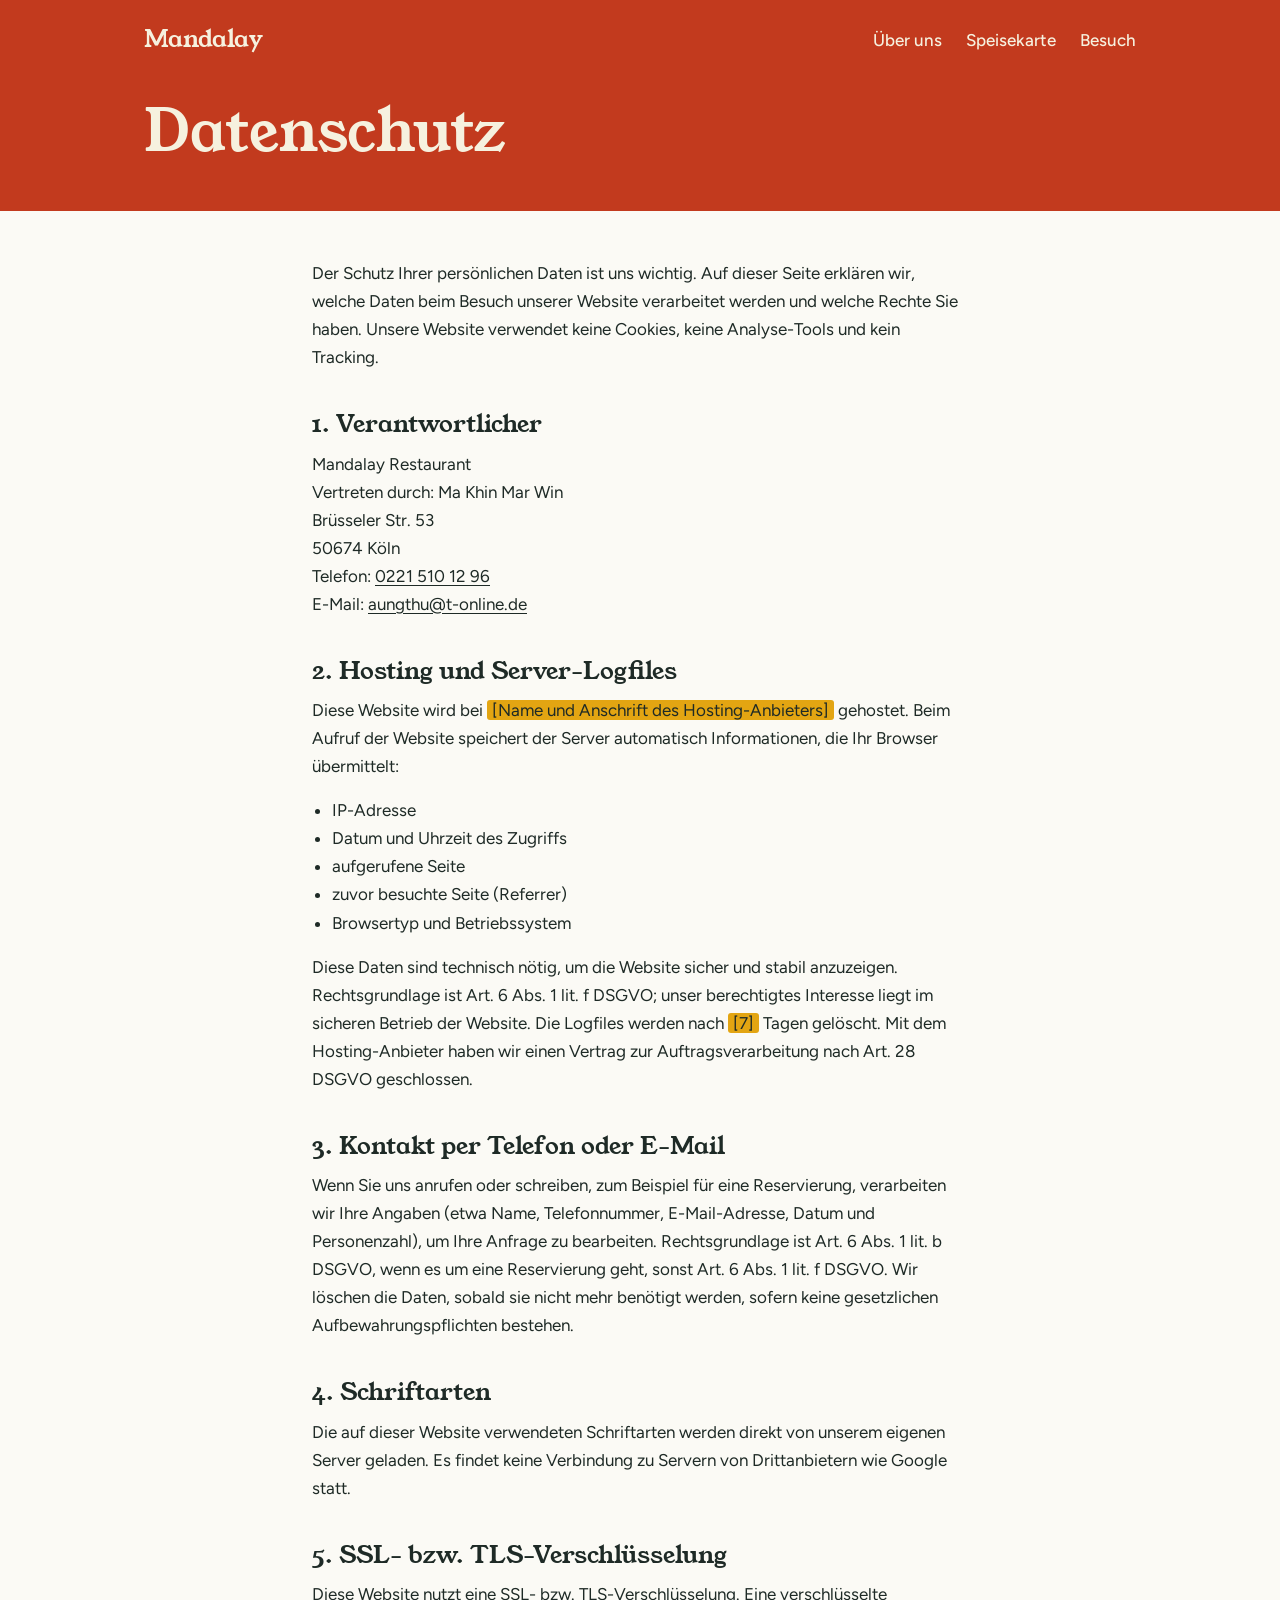
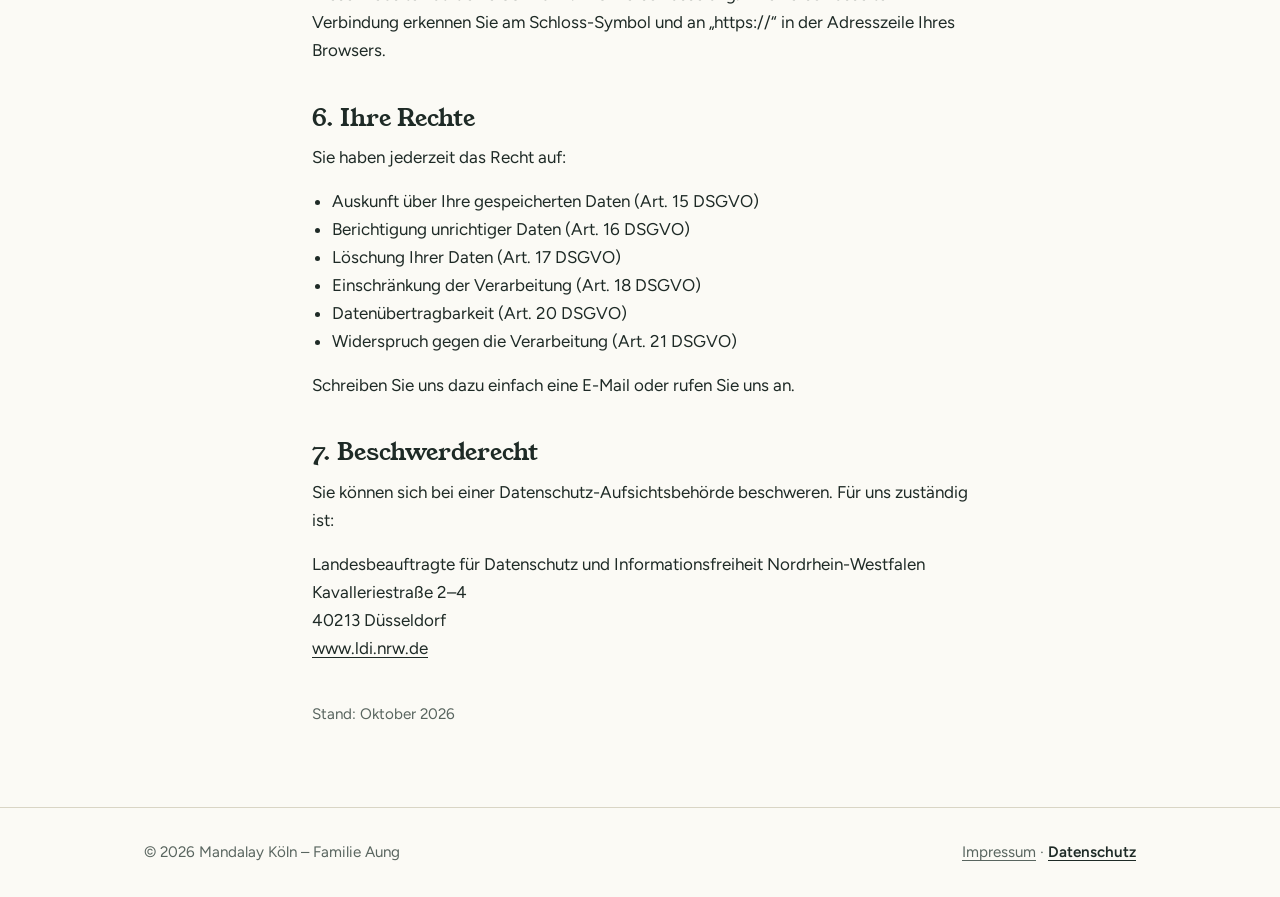
==== datenschutz.html @ 41a98812 "Add legal pages, self-hosted fonts, real contact details and hero prototypes - Impressum and Datensc" ====
<!DOCTYPE html>
<html lang="de">
<head>
  <meta charset="utf-8">
  <meta name="viewport" content="width=device-width, initial-scale=1, viewport-fit=cover">
  <title>Datenschutz – Mandalay Köln</title>
  <meta name="description" content="Datenschutzerklärung von Mandalay – Burmesische Küche in Köln.">

  <link rel="preload" href="assets/fonts/young-serif-latin.woff2" as="font" type="font/woff2" crossorigin>
  <link rel="preload" href="assets/fonts/figtree-latin.woff2" as="font" type="font/woff2" crossorigin>
  <link rel="stylesheet" href="css/styles.css">
</head>
<body>

<!--
  TODO before going live:
  - Keep owner name, address, phone, email identical to impressum.html.
  - Hosting provider: name + address, and how long it keeps server logs.
    Sign a data processing agreement (AV-Vertrag) with the host.
  - If anything new is added (maps, reservation tool, analytics, embeds),
    this page must be updated first.
  - Remove every <span class="todo"> once filled in.
-->

<header class="hero compact">
  <div class="wrap">
    <nav aria-label="Hauptnavigation">
      <a class="logo" href="index.html">Mandalay</a>
      <button class="burger" type="button" aria-label="Menü öffnen" aria-expanded="false" aria-controls="menu"><span></span><span></span><span></span></button>
      <ul id="menu">
        <li><a href="index.html#uns">Über uns</a></li>
        <li><a href="index.html#karte">Speisekarte</a></li>
        <li><a href="index.html#besuch">Besuch</a></li>
      </ul>
    </nav>
    <h1>Datenschutz</h1>
  </div>
</header>

<main>
  <div class="wrap legal">
    <p>Der Schutz Ihrer persönlichen Daten ist uns wichtig. Auf dieser Seite erklären wir, welche Daten beim Besuch unserer Website verarbeitet werden und welche Rechte Sie haben. Unsere Website verwendet keine Cookies, keine Analyse-Tools und kein Tracking.</p>

    <h2>1. Verantwortlicher</h2>
    <p>
      Mandalay Restaurant<br>
      Vertreten durch: Ma Khin Mar Win<br>
      Brüsseler Str. 53<br>
      50674 Köln<br>
      Telefon: <a href="tel:+492215101296">0221 510 12 96</a><br>
      E-Mail: <a href="mailto:aungthu@t-online.de">aungthu@t-online.de</a>
    </p>

    <h2>2. Hosting und Server-Logfiles</h2>
    <p>Diese Website wird bei <span class="todo">[Name und Anschrift des Hosting-Anbieters]</span> gehostet. Beim Aufruf der Website speichert der Server automatisch Informationen, die Ihr Browser übermittelt:</p>
    <ul>
      <li>IP-Adresse</li>
      <li>Datum und Uhrzeit des Zugriffs</li>
      <li>aufgerufene Seite</li>
      <li>zuvor besuchte Seite (Referrer)</li>
      <li>Browsertyp und Betriebssystem</li>
    </ul>
    <p>Diese Daten sind technisch nötig, um die Website sicher und stabil anzuzeigen. Rechtsgrundlage ist Art. 6 Abs. 1 lit. f DSGVO; unser berechtigtes Interesse liegt im sicheren Betrieb der Website. Die Logfiles werden nach <span class="todo">[7]</span> Tagen gelöscht. Mit dem Hosting-Anbieter haben wir einen Vertrag zur Auftragsverarbeitung nach Art. 28 DSGVO geschlossen.</p>

    <h2>3. Kontakt per Telefon oder E-Mail</h2>
    <p>Wenn Sie uns anrufen oder schreiben, zum Beispiel für eine Reservierung, verarbeiten wir Ihre Angaben (etwa Name, Telefonnummer, E-Mail-Adresse, Datum und Personenzahl), um Ihre Anfrage zu bearbeiten. Rechtsgrundlage ist Art. 6 Abs. 1 lit. b DSGVO, wenn es um eine Reservierung geht, sonst Art. 6 Abs. 1 lit. f DSGVO. Wir löschen die Daten, sobald sie nicht mehr benötigt werden, sofern keine gesetzlichen Aufbewahrungspflichten bestehen.</p>

    <h2>4. Schriftarten</h2>
    <p>Die auf dieser Website verwendeten Schriftarten werden direkt von unserem eigenen Server geladen. Es findet keine Verbindung zu Servern von Drittanbietern wie Google statt.</p>

    <h2>5. SSL- bzw. TLS-Verschlüsselung</h2>
    <p>Diese Website nutzt eine SSL- bzw. TLS-Verschlüsselung. Eine verschlüsselte Verbindung erkennen Sie am Schloss-Symbol und an „https://“ in der Adresszeile Ihres Browsers.</p>

    <h2>6. Ihre Rechte</h2>
    <p>Sie haben jederzeit das Recht auf:</p>
    <ul>
      <li>Auskunft über Ihre gespeicherten Daten (Art. 15 DSGVO)</li>
      <li>Berichtigung unrichtiger Daten (Art. 16 DSGVO)</li>
      <li>Löschung Ihrer Daten (Art. 17 DSGVO)</li>
      <li>Einschränkung der Verarbeitung (Art. 18 DSGVO)</li>
      <li>Datenübertragbarkeit (Art. 20 DSGVO)</li>
      <li>Widerspruch gegen die Verarbeitung (Art. 21 DSGVO)</li>
    </ul>
    <p>Schreiben Sie uns dazu einfach eine E-Mail oder rufen Sie uns an.</p>

    <h2>7. Beschwerderecht</h2>
    <p>Sie können sich bei einer Datenschutz-Aufsichtsbehörde beschweren. Für uns zuständig ist:</p>
    <p>
      Landesbeauftragte für Datenschutz und Informationsfreiheit Nordrhein-Westfalen<br>
      Kavalleriestraße 2–4<br>
      40213 Düsseldorf<br>
      <a href="https://www.ldi.nrw.de">www.ldi.nrw.de</a>
    </p>

    <p class="updated">Stand: Oktober 2026</p>
  </div>
</main>

<footer>
  <div class="wrap">
    <span>© 2026 Mandalay Köln – Familie Aung</span>
    <span class="legal-links"><a href="impressum.html">Impressum</a> · <a href="datenschutz.html" aria-current="page">Datenschutz</a></span>
  </div>
</footer>

<script src="js/main.js"></script>
</body>
</html>
---- css/styles.css ----
/* ==========================================================================
   Mandalay – styles
   ========================================================================== */

/* Fonts (self-hosted, SIL Open Font License – see assets/fonts/OFL-*.txt) --- */
/* Files and unicode-ranges taken from Google Fonts: Young Serif v2, Figtree v9,
   Noto Sans Myanmar v27 (Burmese subset only – Latin text never uses it). */
@font-face {
  font-family: "Young Serif";
  font-style: normal;
  font-weight: 400;
  font-display: swap;
  src: url("../assets/fonts/young-serif-latin.woff2") format("woff2");
  unicode-range: U+0000-00FF, U+0131, U+0152-0153, U+02BB-02BC, U+02C6, U+02DA, U+02DC, U+0304, U+0308, U+0329, U+2000-206F, U+20AC, U+2122, U+2191, U+2193, U+2212, U+2215, U+FEFF, U+FFFD;
}
@font-face {
  font-family: "Young Serif";
  font-style: normal;
  font-weight: 400;
  font-display: swap;
  src: url("../assets/fonts/young-serif-latin-ext.woff2") format("woff2");
  unicode-range: U+0100-02BA, U+02BD-02C5, U+02C7-02CC, U+02CE-02D7, U+02DD-02FF, U+0304, U+0308, U+0329, U+1D00-1DBF, U+1E00-1E9F, U+1EF2-1EFF, U+2020, U+20A0-20AB, U+20AD-20C4, U+2113, U+2C60-2C7F, U+A720-A7FF;
}
@font-face {
  font-family: "Figtree";
  font-style: normal;
  font-weight: 400 600;
  font-display: swap;
  src: url("../assets/fonts/figtree-latin.woff2") format("woff2");
  unicode-range: U+0000-00FF, U+0131, U+0152-0153, U+02BB-02BC, U+02C6, U+02DA, U+02DC, U+0304, U+0308, U+0329, U+2000-206F, U+20AC, U+2122, U+2191, U+2193, U+2212, U+2215, U+FEFF, U+FFFD;
}
@font-face {
  font-family: "Figtree";
  font-style: normal;
  font-weight: 400 600;
  font-display: swap;
  src: url("../assets/fonts/figtree-latin-ext.woff2") format("woff2");
  unicode-range: U+0100-02BA, U+02BD-02C5, U+02C7-02CC, U+02CE-02D7, U+02DD-02FF, U+0304, U+0308, U+0329, U+1D00-1DBF, U+1E00-1E9F, U+1EF2-1EFF, U+2020, U+20A0-20AB, U+20AD-20C4, U+2113, U+2C60-2C7F, U+A720-A7FF;
}
@font-face {
  font-family: "Noto Sans Myanmar";
  font-style: normal;
  font-weight: 500;
  font-display: swap;
  src: url("../assets/fonts/noto-sans-myanmar-500-myanmar.woff2") format("woff2");
  unicode-range: U+1000-109F, U+200C-200D, U+25CC, U+A92E, U+A9E0-A9FE, U+AA60-AA7F, U+116D0-116E3;
}

/* Design tokens ------------------------------------------------------------ */
:root {
  --bg: #FBFAF5;
  --surface: #F1EEE3;
  --ink: #1E2A26;
  --muted: #59655F;
  --line: #D9D5C5;
  --jade: #C23A1E;      /* primary brand red (name kept from the draft) */
  --jade-ink: #F6F1DF;  /* text on --jade */
  --gold: #E3A512;
  --chili: #B3261E;

  box-sizing: border-box;
  padding-top: env(safe-area-inset-top, 0px);
  padding-bottom: env(safe-area-inset-bottom, 0px);
  color-scheme: light;
}

@media (prefers-color-scheme: dark) {
  :root:not([data-theme="light"]) {
    --bg: #121A17;
    --surface: #1A2420;
    --ink: #EFEBDD;
    --muted: #A5AFA8;
    --line: #2E3A35;
    --jade: #A82E18;
    --chili: #E5645B;
    color-scheme: dark;
  }
}

:root[data-theme="dark"] {
  --bg: #121A17;
  --surface: #1A2420;
  --ink: #EFEBDD;
  --muted: #A5AFA8;
  --line: #2E3A35;
  --jade: #A82E18;
  --chili: #E5645B;
  color-scheme: dark;
}

/* Base --------------------------------------------------------------------- */
html { scroll-padding-top: env(safe-area-inset-top, 0px); scroll-behavior: smooth; }
*, *::before, *::after { box-sizing: inherit; }

body {
  margin: 0;
  background: var(--bg);
  color: var(--ink);
  font: 400 1.0625rem/1.65 Figtree, system-ui, sans-serif;
}

h1, h2, h3 {
  font-family: "Young Serif", Georgia, serif;
  font-weight: 400;
  line-height: 1.1;
  margin: 0;
}

a { color: inherit; }
:focus-visible { outline: 3px solid var(--gold); outline-offset: 3px; }

.wrap { max-width: 1040px; margin: 0 auto; padding: 0 1.5rem; }
section { padding: 5rem 0; }

/* Hero --------------------------------------------------------------------- */
.hero {
  background: var(--jade);
  color: var(--jade-ink);
  padding: 1.25rem 0 5rem;
  position: relative;
  overflow: hidden;
}
.hero .wrap { position: relative; z-index: 1; }

nav {
  position: relative;
  display: flex;
  justify-content: space-between;
  align-items: center;
  gap: 1rem;
  flex-wrap: wrap;
  padding-bottom: 4rem;
}
.logo { font-family: "Young Serif", serif; font-size: 1.5rem; text-decoration: none; }
nav ul { display: flex; gap: 1.5rem; list-style: none; margin: 0; padding: 0; flex-wrap: wrap; }
nav a { text-decoration: none; font-weight: 500; }
nav a:hover { color: var(--gold); }

.burger {
  display: none;
  background: none;
  color: var(--jade-ink);
  border: 2px solid var(--jade-ink);
  border-radius: .6rem;
  width: 2.75rem;
  height: 2.75rem;
  padding: 0;
  cursor: pointer;
}
.burger span {
  display: block;
  width: 1.3rem;
  height: 2px;
  background: currentColor;
  margin: .3rem auto;
  transition: transform .2s, opacity .2s;
}
nav.open .burger span:nth-child(1) { transform: translateY(calc(.6rem + 2px)) rotate(45deg); }
nav.open .burger span:nth-child(2) { opacity: 0; }
nav.open .burger span:nth-child(3) { transform: translateY(calc(-.6rem - 2px)) rotate(-45deg); }

@media (max-width: 1024px) {
  nav { flex-wrap: nowrap; }
  .burger { display: block; }
  nav ul {
    display: none;
    position: absolute;
    top: 3.5rem;
    right: 0;
    flex-direction: column;
    gap: 0;
    background: var(--bg);
    color: var(--ink);
    border: 1px solid var(--line);
    border-radius: 1rem;
    padding: .5rem;
    min-width: 13rem;
    z-index: 5;
    box-shadow: 0 10px 30px rgba(0, 0, 0, .25);
  }
  nav.open ul { display: flex; }
  nav ul a { display: block; padding: .75rem 1rem; border-radius: .6rem; }
  nav ul a:hover { color: var(--ink); background: var(--surface); }
}

.mingalaba {
  font-family: "Noto Sans Myanmar", sans-serif;
  font-weight: 500;
  font-size: clamp(1.25rem, 3vw, 1.6rem);
  color: var(--jade-ink);
  margin: 0 0 .75rem;
}
.hero h1 { font-size: clamp(2.8rem, 8vw, 5.6rem); max-width: 12ch; }
.hero p.lead { max-width: 34rem; font-size: 1.2rem; margin: 1.5rem 0 2rem; color: var(--jade-ink); opacity: .92; }

/* Buttons */
.btns { display: flex; gap: .75rem; flex-wrap: wrap; }
.btn {
  display: inline-block;
  padding: .85rem 1.5rem;
  border-radius: 999px;
  font-weight: 600;
  text-decoration: none;
  border: 2px solid var(--gold);
}
.btn.primary { background: var(--gold); color: #1E2A26; }
.btn.primary:hover { background: #F0B72B; }
.btn.ghost { color: var(--jade-ink); }
.btn.ghost:hover { background: rgba(255, 255, 255, .1); }

/* Decorative bowl graphic */
.bowl {
  position: absolute;
  z-index: 0;
  pointer-events: none;
  right: -8rem;
  bottom: -9rem;
  width: 26rem;
  height: 26rem;
  border-radius: 50%;
  background: radial-gradient(circle closest-side at 50% 50%,
    var(--jade) 0 27%, var(--gold) 27% 30%, var(--jade) 30% 40%, var(--chili) 40% 43%,
    var(--jade) 43% 54%, var(--gold) 54% 57%, var(--jade) 57% 68%, var(--chili) 68% 71%,
    transparent 71%);
  opacity: .55;
}
@media (max-width: 900px) {
  .bowl {
    position: relative;
    right: auto;
    bottom: auto;
    width: 18rem;
    max-width: 80vw;
    height: auto;
    aspect-ratio: 1;
    margin: 3rem auto -12rem;
  }
}

/* Über uns ----------------------------------------------------------------- */
.about { display: grid; grid-template-columns: 1fr 1fr; gap: 3rem; align-items: start; }
.about h2 { font-size: clamp(2rem, 4.5vw, 3rem); }
.about p { margin: 0 0 1rem; max-width: 34rem; }

.facts { margin: 0; padding: 0 0 0 1.5rem; list-style: none; border-left: 4px solid var(--gold); }
.facts li { padding: .6rem 0; border-bottom: 1px solid var(--line); }
.facts li:last-child { border: 0; }
.facts strong { display: block; font-family: "Young Serif", serif; font-weight: 400; font-size: 1.2rem; }
.facts span { color: var(--muted); }

@media (max-width: 760px) {
  .about { grid-template-columns: 1fr; }
}

/* Speisekarte -------------------------------------------------------------- */
.menu { background: var(--surface); }
.menu h2 { font-size: clamp(2rem, 4.5vw, 3rem); margin-bottom: .5rem; }
.menu .sub { color: var(--muted); margin: 0 0 2.5rem; max-width: 38rem; }

.cols { display: grid; grid-template-columns: 1fr 1fr; gap: 0 4rem; }
.cols h3 { font-size: 1.5rem; margin: 2rem 0 .5rem; color: var(--jade); }
@media (prefers-color-scheme: dark) {
  :root:not([data-theme="light"]) .cols h3 { color: var(--gold); }
}

.dish { padding: .9rem 0; border-bottom: 1px solid var(--line); }
.dish .top { display: flex; justify-content: space-between; gap: 1rem; font-weight: 600; }
.dish .name em {
  font-style: normal;
  font-family: "Noto Sans Myanmar", sans-serif;
  font-weight: 500;
  color: var(--muted);
  font-size: .85em;
  margin-left: .4rem;
}
.dish p { margin: .2rem 0 0; color: var(--muted); font-size: .98rem; }

.tag {
  display: inline-block;
  font-size: .78rem;
  font-weight: 600;
  padding: .05rem .5rem;
  border-radius: 4px;
  margin-left: .4rem;
  vertical-align: middle;
}
.tag.v { background: var(--jade); color: var(--jade-ink); }
.tag.h { background: var(--chili); color: #fff; }

.legend { margin-top: 2rem; color: var(--muted); font-size: .95rem; }

@media (max-width: 760px) {
  .cols { grid-template-columns: 1fr; }
}

/* Besuch ------------------------------------------------------------------- */
.visit { max-width: 44rem; }
.visit h2 { font-size: clamp(2rem, 4.5vw, 3rem); margin-bottom: 1.5rem; }

address { font-style: normal; margin-bottom: 1.5rem; }

.hours { width: 100%; border-collapse: collapse; }
.hours td { padding: .55rem 0; border-bottom: 1px solid var(--line); }
.hours td:last-child { text-align: right; font-variant-numeric: tabular-nums; }

.visit .box { background: var(--jade); color: var(--jade-ink); padding: 2rem; border-radius: 1.25rem; margin-top: 2rem; }
.visit .box h3 { font-size: 1.6rem; margin-bottom: .75rem; }
.visit .box p { margin: 0 0 1.25rem; }

/* Legal pages (Impressum, Datenschutz) ------------------------------------- */
.hero.compact { padding-bottom: 3rem; }
.hero.compact nav { padding-bottom: 2.5rem; }
.hero.compact h1 { font-size: clamp(2.4rem, 6vw, 3.6rem); max-width: none; }

.legal { max-width: 44rem; padding-top: 3rem; padding-bottom: 4rem; }
.legal h2 { font-size: 1.5rem; margin: 2.5rem 0 .75rem; }
.legal h2:first-child { margin-top: 0; }
.legal p, .legal ul { margin: 0 0 1rem; }
.legal ul { padding-left: 1.25rem; }
.legal a { text-underline-offset: 3px; overflow-wrap: anywhere; }
.legal .updated { margin-top: 2.5rem; color: var(--muted); font-size: .95rem; }

/* Temporary: marks placeholder content that still needs real data */
.todo { background: var(--gold); color: #1E2A26; padding: 0 .3em; border-radius: 3px; }

/* Footer ------------------------------------------------------------------- */
footer { border-top: 1px solid var(--line); padding: 2rem 0; color: var(--muted); font-size: .95rem; }
footer .wrap { display: flex; justify-content: space-between; flex-wrap: wrap; gap: .5rem; }
footer a { text-underline-offset: 3px; }
footer a:hover { color: var(--ink); }
footer a[aria-current="page"] { color: var(--ink); font-weight: 600; }

/* Reduced motion ----------------------------------------------------------- */
@media (prefers-reduced-motion: reduce) {
  html { scroll-behavior: auto; }
  .burger span { transition: none; }
}
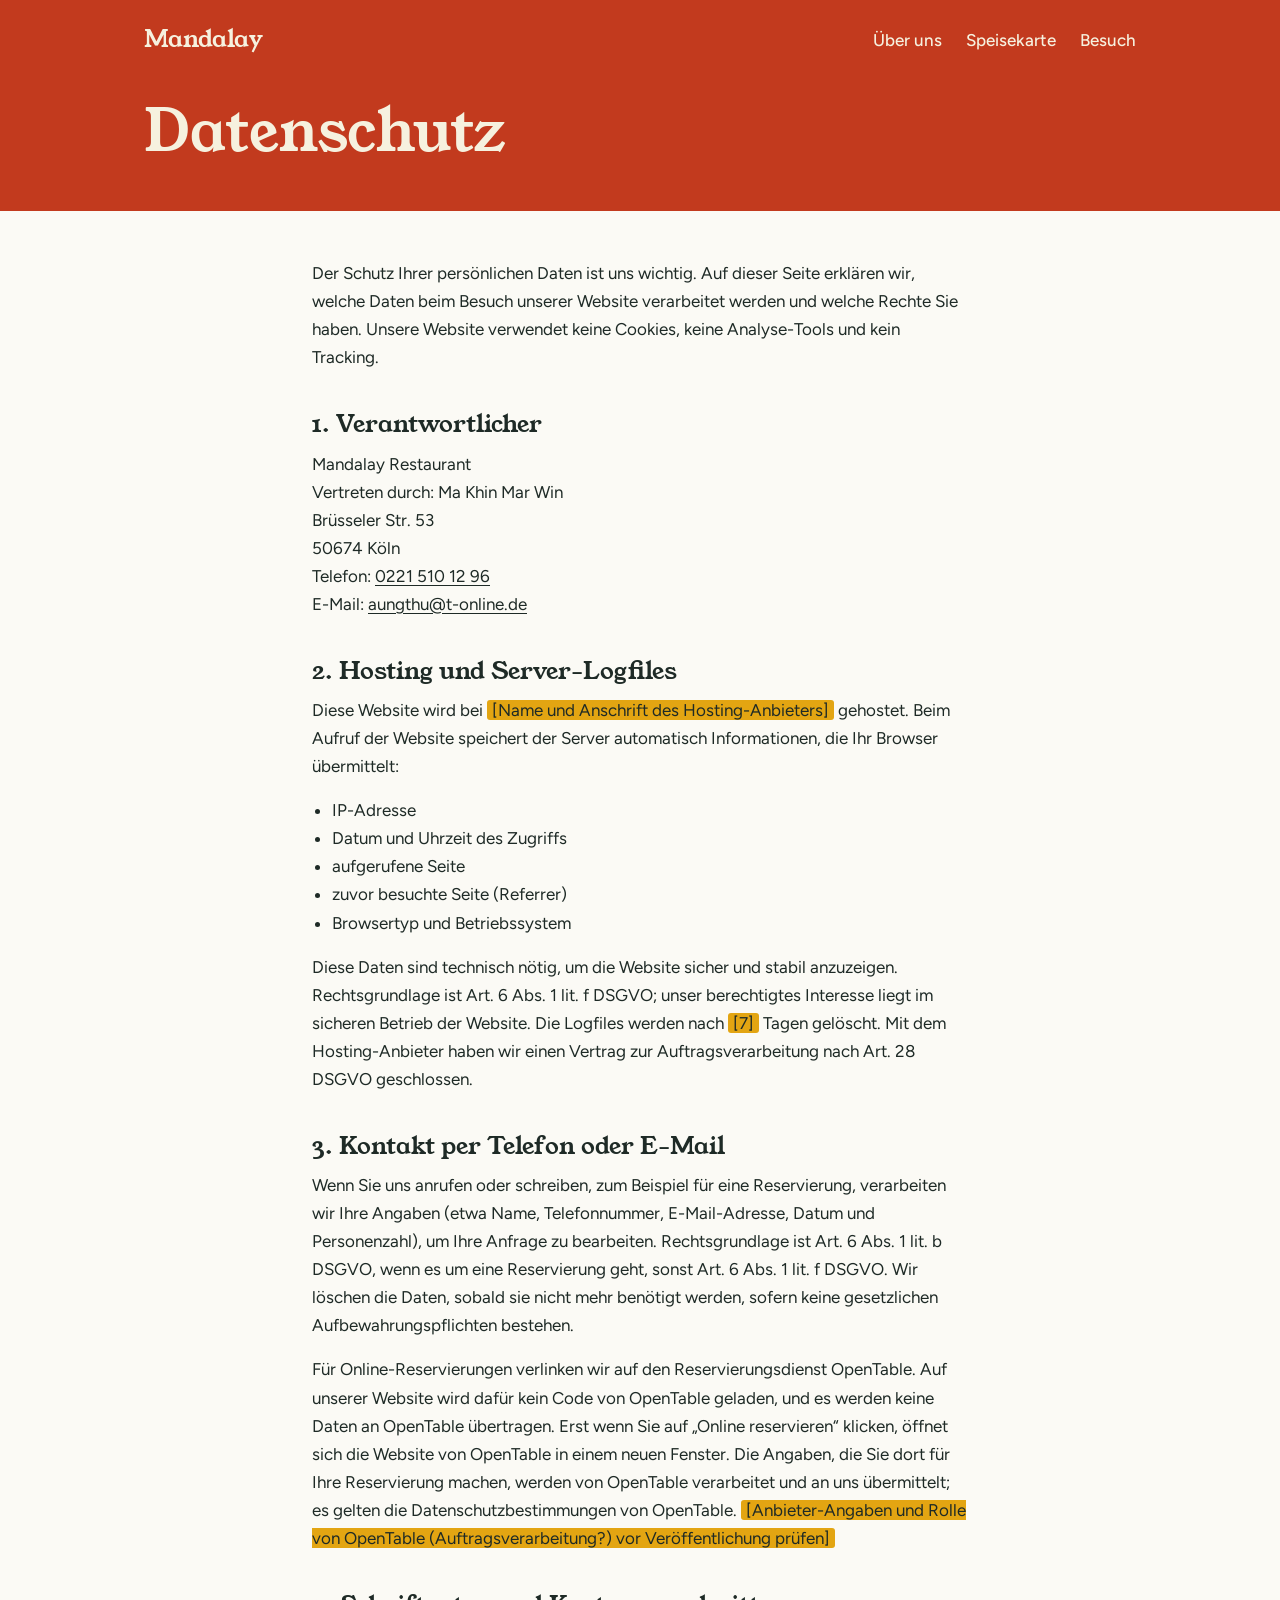
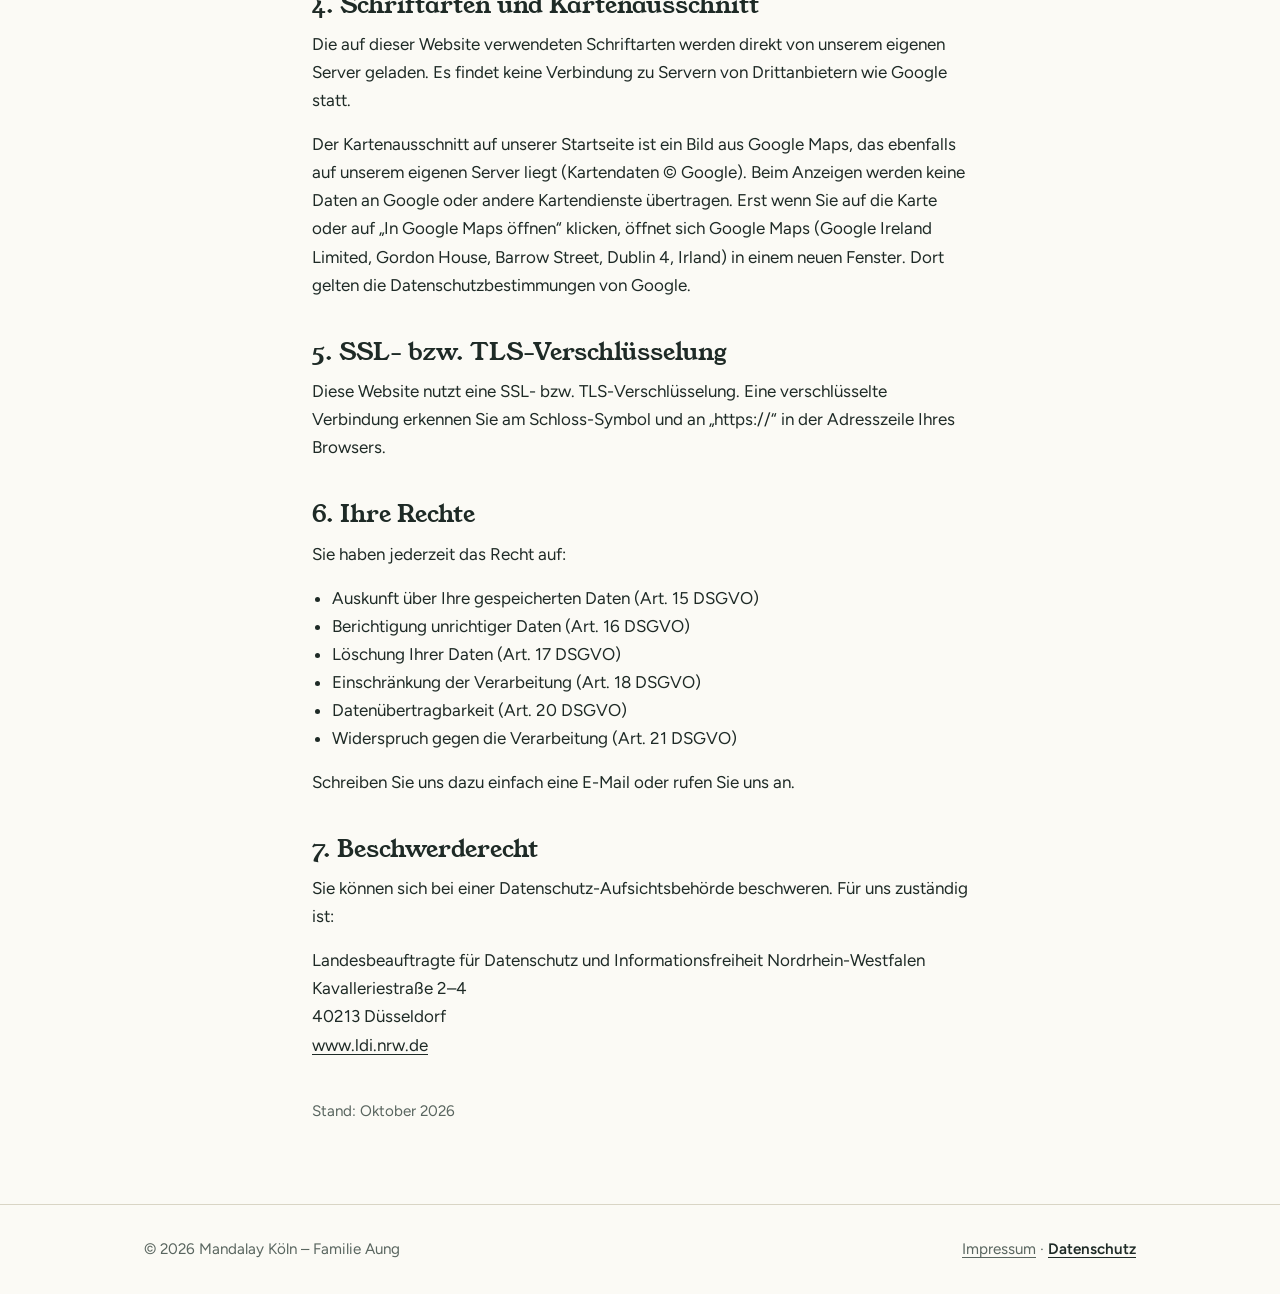
==== commit 580e62b3: "Real menu, map, hero drawing, new mobile navigation and online reservation - Über uns: headline + te" ====
--- a/datenschutz.html
+++ b/datenschutz.html
@@ -31,6 +31,11 @@
         <li><a href="index.html#uns">Über uns</a></li>
         <li><a href="index.html#karte">Speisekarte</a></li>
         <li><a href="index.html#besuch">Besuch</a></li>
+        <!-- Only in the full-screen mobile menu -->
+        <li class="menu-extra btns">
+          <a class="btn primary" href="tel:+492215101296">0221 510 12 96</a>
+          <a class="btn ghost ext" href="https://www.opentable.de/restref/client/?rid=516183&amp;restref=516183&amp;lang=de-DE" target="_blank" rel="noopener">Online reservieren</a>
+        </li>
       </ul>
     </nav>
     <h1>Datenschutz</h1>
@@ -64,9 +69,11 @@
 
     <h2>3. Kontakt per Telefon oder E-Mail</h2>
     <p>Wenn Sie uns anrufen oder schreiben, zum Beispiel für eine Reservierung, verarbeiten wir Ihre Angaben (etwa Name, Telefonnummer, E-Mail-Adresse, Datum und Personenzahl), um Ihre Anfrage zu bearbeiten. Rechtsgrundlage ist Art. 6 Abs. 1 lit. b DSGVO, wenn es um eine Reservierung geht, sonst Art. 6 Abs. 1 lit. f DSGVO. Wir löschen die Daten, sobald sie nicht mehr benötigt werden, sofern keine gesetzlichen Aufbewahrungspflichten bestehen.</p>
+    <p>Für Online-Reservierungen verlinken wir auf den Reservierungsdienst OpenTable. Auf unserer Website wird dafür kein Code von OpenTable geladen, und es werden keine Daten an OpenTable übertragen. Erst wenn Sie auf „Online reservieren“ klicken, öffnet sich die Website von OpenTable in einem neuen Fenster. Die Angaben, die Sie dort für Ihre Reservierung machen, werden von OpenTable verarbeitet und an uns übermittelt; es gelten die Datenschutzbestimmungen von OpenTable. <span class="todo">[Anbieter-Angaben und Rolle von OpenTable (Auftragsverarbeitung?) vor Veröffentlichung prüfen]</span></p>
 
-    <h2>4. Schriftarten</h2>
+    <h2>4. Schriftarten und Kartenausschnitt</h2>
     <p>Die auf dieser Website verwendeten Schriftarten werden direkt von unserem eigenen Server geladen. Es findet keine Verbindung zu Servern von Drittanbietern wie Google statt.</p>
+    <p>Der Kartenausschnitt auf unserer Startseite ist ein Bild aus Google Maps, das ebenfalls auf unserem eigenen Server liegt (Kartendaten © Google). Beim Anzeigen werden keine Daten an Google oder andere Kartendienste übertragen. Erst wenn Sie auf die Karte oder auf „In Google Maps öffnen“ klicken, öffnet sich Google Maps (Google Ireland Limited, Gordon House, Barrow Street, Dublin 4, Irland) in einem neuen Fenster. Dort gelten die Datenschutzbestimmungen von Google.</p>
 
     <h2>5. SSL- bzw. TLS-Verschlüsselung</h2>
     <p>Diese Website nutzt eine SSL- bzw. TLS-Verschlüsselung. Eine verschlüsselte Verbindung erkennen Sie am Schloss-Symbol und an „https://“ in der Adresszeile Ihres Browsers.</p>
--- a/css/styles.css
+++ b/css/styles.css
@@ -57,6 +57,7 @@
   --jade-ink: #F6F1DF;  /* text on --jade */
   --gold: #E3A512;
   --chili: #B3261E;
+  --leaf: #2F7A4D;      /* vegan tag; white text on it passes contrast in both themes */
 
   box-sizing: border-box;
   padding-top: env(safe-area-inset-top, 0px);
@@ -159,28 +160,74 @@
 nav.open .burger span:nth-child(2) { opacity: 0; }
 nav.open .burger span:nth-child(3) { transform: translateY(calc(-.6rem - 2px)) rotate(-45deg); }
 
+/* Call + e-mail buttons: only shown in the full-screen mobile menu */
+nav .menu-extra { display: none; }
+
 @media (max-width: 1024px) {
+  html { scroll-padding-top: calc(env(safe-area-inset-top, 0px) + 4.5rem); }
+  html.menu-open { overflow: hidden; }
+
   nav { flex-wrap: nowrap; }
   .burger { display: block; }
+  /* Logo + burger stay on top of the open menu (the burger becomes the ✕) */
+  .logo, .burger { position: relative; z-index: 41; }
+
+  /* Full-screen menu in brand red */
   nav ul {
-    display: none;
-    position: absolute;
-    top: 3.5rem;
+    position: fixed;
+    inset: 0;
+    z-index: 40;
+    flex-direction: column;
+    flex-wrap: nowrap;
+    align-items: center;
+    gap: .25rem;
+    text-align: center;
+    padding: calc(env(safe-area-inset-top, 0px) + 6rem) 1.5rem calc(env(safe-area-inset-bottom, 0px) + 2rem);
+    overflow-y: auto;
+    background: var(--jade);
+    color: var(--jade-ink);
+    visibility: hidden;
+    opacity: 0;
+  }
+  nav.open ul { visibility: visible; opacity: 1; }
+  nav ul a {
+    display: block;
+    padding: .35rem 0;
+    font-family: "Young Serif", Georgia, serif;
+    font-weight: 400;
+    font-size: clamp(2rem, 9vw, 2.75rem);
+    line-height: 1.2;
+  }
+  nav ul a:hover { color: var(--gold); }
+
+  /* Links centred vertically: the free space is split above the first link and
+     above the call button, which sits at the bottom */
+  nav ul li:first-child { margin-top: auto; }
+  nav .menu-extra { display: flex; justify-content: center; margin-top: auto; padding-top: 2rem; }
+  nav ul .menu-extra .btn { display: inline-block; padding: .85rem 1.5rem; font: 600 1.05rem/1.4 Figtree, system-ui, sans-serif; }
+  nav ul .menu-extra .btn.primary:hover { color: #1E2A26; }
+  nav ul .menu-extra .btn.ghost:hover { color: var(--jade-ink); }
+
+  /* Slim bar that slides in when scrolling up (js/main.js sets the classes) */
+  .hero .wrap > nav.is-fixed {
+    position: fixed;
+    top: 0;
+    left: 0;
     right: 0;
-    flex-direction: column;
-    gap: 0;
-    background: var(--bg);
-    color: var(--ink);
-    border: 1px solid var(--line);
-    border-radius: 1rem;
-    padding: .5rem;
-    min-width: 13rem;
-    z-index: 5;
-    box-shadow: 0 10px 30px rgba(0, 0, 0, .25);
+    z-index: 50;
+    padding: calc(env(safe-area-inset-top, 0px) + .6rem) 1.5rem .6rem;
+    background: var(--jade);
+    color: var(--jade-ink);
+    box-shadow: 0 6px 20px -10px rgb(0 0 0 / .45);
+    transform: translateY(-110%);
   }
-  nav.open ul { display: flex; }
-  nav ul a { display: block; padding: .75rem 1rem; border-radius: .6rem; }
-  nav ul a:hover { color: var(--ink); background: var(--surface); }
+  /* "none" (not translateY(0)) so the open menu inside is fixed to the screen, not the bar */
+  .hero .wrap > nav.is-fixed.is-shown { transform: none; }
+}
+
+@media (max-width: 1024px) and (prefers-reduced-motion: no-preference) {
+  nav ul { transition: opacity .25s ease, visibility .25s ease; }
+  .hero .wrap > nav.is-fixed { transition: transform .25s ease; }
 }
 
 .mingalaba {
@@ -207,49 +254,53 @@
 .btn.primary:hover { background: #F0B72B; }
 .btn.ghost { color: var(--jade-ink); }
 .btn.ghost:hover { background: rgba(255, 255, 255, .1); }
-
-/* Decorative bowl graphic */
-.bowl {
+/* Opens another website in a new tab */
+.btn.ext::after { content: " ↗"; }
+
+/* Wax crayon drawings (assets/images/drawings/), purely decorative ---------- */
+/* Hero: bowl of Mohinga at the right, behind the text */
+.hero-art {
   position: absolute;
   z-index: 0;
+  right: max(1rem, calc(50% - 500px));
+  bottom: 2.5rem;
+  width: min(26rem, 36vw);
+  height: auto;
   pointer-events: none;
-  right: -8rem;
-  bottom: -9rem;
-  width: 26rem;
-  height: 26rem;
-  border-radius: 50%;
-  background: radial-gradient(circle closest-side at 50% 50%,
-    var(--jade) 0 27%, var(--gold) 27% 30%, var(--jade) 30% 40%, var(--chili) 40% 43%,
-    var(--jade) 43% 54%, var(--gold) 54% 57%, var(--jade) 57% 68%, var(--chili) 68% 71%,
-    transparent 71%);
-  opacity: .55;
-}
-@media (max-width: 900px) {
-  .bowl {
+}
+@media (max-width: 999px) {
+  .hero-art {
     position: relative;
     right: auto;
     bottom: auto;
-    width: 18rem;
-    max-width: 80vw;
-    height: auto;
-    aspect-ratio: 1;
-    margin: 3rem auto -12rem;
+    display: block;
+    width: min(18rem, 70vw);
+    margin: 2.5rem auto 0;
   }
 }
 
 /* Über uns ----------------------------------------------------------------- */
-.about { display: grid; grid-template-columns: 1fr 1fr; gap: 3rem; align-items: start; }
+.about { display: grid; grid-template-columns: 1fr 1fr; gap: 1.5rem 3rem; align-items: start; }
 .about h2 { font-size: clamp(2rem, 4.5vw, 3rem); }
 .about p { margin: 0 0 1rem; max-width: 34rem; }
 
-.facts { margin: 0; padding: 0 0 0 1.5rem; list-style: none; border-left: 4px solid var(--gold); }
-.facts li { padding: .6rem 0; border-bottom: 1px solid var(--line); }
-.facts li:last-child { border: 0; }
+/* The three points: one row below headline + text, each with its own gold line */
+.facts {
+  grid-column: 1 / -1;
+  display: grid;
+  grid-template-columns: repeat(3, 1fr);
+  gap: 1.5rem 3rem;
+  margin: 1.5rem 0 0;
+  padding: 0;
+  list-style: none;
+}
+.facts li { padding: .25rem 0 .25rem 1.25rem; border-left: 4px solid var(--gold); }
 .facts strong { display: block; font-family: "Young Serif", serif; font-weight: 400; font-size: 1.2rem; }
 .facts span { color: var(--muted); }
 
 @media (max-width: 760px) {
-  .about { grid-template-columns: 1fr; }
+  .about, .facts { grid-template-columns: 1fr; }
+  .facts { margin-top: .5rem; }
 }
 
 /* Speisekarte -------------------------------------------------------------- */
@@ -257,14 +308,142 @@
 .menu h2 { font-size: clamp(2rem, 4.5vw, 3rem); margin-bottom: .5rem; }
 .menu .sub { color: var(--muted); margin: 0 0 2.5rem; max-width: 38rem; }
 
-.cols { display: grid; grid-template-columns: 1fr 1fr; gap: 0 4rem; }
-.cols h3 { font-size: 1.5rem; margin: 2rem 0 .5rem; color: var(--jade); }
+/* Category tabs (switched on by js/main.js) */
+.menu-tabs {
+  display: flex;
+  gap: .5rem;
+  overflow-x: auto;
+  margin: 0 -1.5rem 1.5rem;
+  padding: .25rem 1.5rem;
+  scrollbar-width: none;
+}
+.menu-tabs[hidden] { display: none; }
+.menu-tabs::-webkit-scrollbar { display: none; }
+.menu-tabs button {
+  flex: none;
+  font: inherit;
+  font-weight: 600;
+  padding: .5rem 1.1rem;
+  border-radius: 999px;
+  border: 1px solid var(--line);
+  background: var(--bg);
+  color: var(--ink);
+  cursor: pointer;
+}
+.menu-tabs button:hover { border-color: var(--jade); }
+.menu-tabs button[aria-selected="true"] { background: var(--jade); border-color: var(--jade); color: var(--jade-ink); }
+
+/* "Hauptgerichte | ▾": one pill, the tab part shows all main courses, the
+   arrow part opens the filter */
+.menu-tabs .split {
+  flex: none;
+  display: inline-flex;
+  border: 1px solid var(--line);
+  border-radius: 999px;
+  background: var(--bg);
+  color: var(--ink);
+}
+.menu-tabs .split:hover { border-color: var(--jade); }
+.menu-tabs .split:has([aria-selected="true"]) { background: var(--jade); border-color: var(--jade); color: var(--jade-ink); }
+.menu-tabs .split > button { border: 0; background: none; color: inherit; }
+.menu-tabs .split > button:hover { background: color-mix(in srgb, currentColor 8%, transparent); }
+.menu-tabs .split > [role="tab"] { padding-right: .45rem; border-radius: 999px 0 0 999px; }
+.menu-tabs .split > .picker-toggle {
+  display: inline-flex;
+  align-items: center;
+  padding: .5rem 1rem .5rem .45rem;
+  border-radius: 0 999px 999px 0;
+}
+
+/* Mouse drag-to-scroll for the tab row (js/main.js; touch scrolls natively) */
+.menu-tabs.can-drag { cursor: grab; }
+.menu-tabs.is-dragging { cursor: grabbing; user-select: none; }
+.menu-tabs.is-dragging button { cursor: grabbing; }
+
+.menu-panel h3, .menu-panel h4 { font-family: "Young Serif", Georgia, serif; font-weight: 400; color: var(--jade); }
+.menu-panel h3 { font-size: 1.5rem; margin: 2rem 0 .5rem; }
+.menu-panel h4 { font-size: 1.5rem; margin: 1.75rem 0 .25rem; }
 @media (prefers-color-scheme: dark) {
-  :root:not([data-theme="light"]) .cols h3 { color: var(--gold); }
-}
-
-.dish { padding: .9rem 0; border-bottom: 1px solid var(--line); }
+  :root:not([data-theme="light"]) .menu-panel h3,
+  :root:not([data-theme="light"]) .menu-panel h4 { color: var(--gold); }
+}
+:root[data-theme="dark"] .menu-panel h3,
+:root[data-theme="dark"] .menu-panel h4 { color: var(--gold); }
+
+/* Hidden visually, still read by screen readers. With tabs on, the tab already
+   names the category, so panel headings use this too (subheadings stay visible). */
+.sr-only,
+.menu.is-tabbed .menu-panel > h3 {
+  position: absolute;
+  width: 1px;
+  height: 1px;
+  overflow: hidden;
+  clip-path: inset(50%);
+  white-space: nowrap;
+}
+
+/* Main course filter list, opened from the arrow next to "Hauptgerichte".
+   js/main.js lines it up under the pill (sets "left"). */
+.menu-nav { position: relative; }
+/* Chevron, drawn with borders so it follows the text color */
+.picker-toggle::after {
+  content: "";
+  width: .4em;
+  height: .4em;
+  margin-top: -.2em;
+  border-right: 2px solid currentColor;
+  border-bottom: 2px solid currentColor;
+  transform: rotate(45deg);
+}
+.picker-toggle[aria-expanded="true"]::after { transform: translateY(.2em) rotate(-135deg); }
+
+.picker-list {
+  position: absolute;
+  z-index: 5;
+  top: calc(100% + .5rem);
+  left: 0;
+  min-width: 17rem;
+  max-width: calc(100vw - 3rem);
+  margin: 0;
+  padding: .5rem;
+  list-style: none;
+  background: var(--bg);
+  border: 1px solid var(--line);
+  border-radius: 1rem;
+  box-shadow: 0 18px 40px -16px rgb(0 0 0 / .3);
+}
+.picker-list[hidden] { display: none; }
+.picker-list button {
+  display: block;
+  width: 100%;
+  font: inherit;
+  font-weight: 500;
+  text-align: left;
+  color: var(--ink);
+  background: none;
+  border: 0;
+  border-radius: .5rem;
+  padding: .55rem .85rem;
+  cursor: pointer;
+}
+.picker-list button:hover,
+.picker-list button[aria-pressed="true"] { background: var(--surface); }
+.picker-list button[aria-pressed="true"] { font-weight: 600; }
+
+@media (prefers-reduced-motion: no-preference) {
+  .picker-toggle::after { transition: transform .2s ease; }
+  .picker-list:not([hidden]) { animation: picker-in .16s ease-out; }
+  @keyframes picker-in { from { opacity: 0; transform: translateY(-.35rem); } }
+}
+
+/* Two columns filled top to bottom (first half left, second half right), so
+   every dish sits right under the previous one */
+.dishes { columns: 2; column-gap: 4rem; }
+
+.dish { padding: .9rem 0; border-bottom: 1px solid var(--line); break-inside: avoid; }
 .dish .top { display: flex; justify-content: space-between; gap: 1rem; font-weight: 600; }
+/* Number, name and tags on one vertically centred line; tags wrap below if needed */
+.dish .name { display: flex; flex-wrap: wrap; align-items: center; gap: .25rem .4rem; }
 .dish .name em {
   font-style: normal;
   font-family: "Noto Sans Myanmar", sans-serif;
@@ -274,6 +453,12 @@
   margin-left: .4rem;
 }
 .dish p { margin: .2rem 0 0; color: var(--muted); font-size: .98rem; }
+.dish .no { color: var(--muted); font-size: .85em; font-variant-numeric: tabular-nums; margin-right: .1rem; }
+.dish .price { white-space: nowrap; text-align: right; }
+.dish .allergens { color: var(--muted); font-size: .75rem; font-weight: 500; margin-right: .6rem; }
+.dish .translit { font-style: italic; font-size: .92rem; margin-top: .05rem; }
+.dish .note { color: var(--ink); font-size: .92rem; }
+.dish .en { font-size: .88rem; opacity: .85; }
 
 .tag {
   display: inline-block;
@@ -281,27 +466,104 @@
   font-weight: 600;
   padding: .05rem .5rem;
   border-radius: 4px;
-  margin-left: .4rem;
-  vertical-align: middle;
-}
-.tag.v { background: var(--jade); color: var(--jade-ink); }
+  line-height: 1.5;
+}
+.tag.v { background: var(--leaf); color: #fff; }
 .tag.h { background: var(--chili); color: #fff; }
 
-.legend { margin-top: 2rem; color: var(--muted); font-size: .95rem; }
+.legend { margin-top: 2.5rem; color: var(--muted); font-size: .95rem; }
+.legend p { margin: 0 0 .5rem; }
+.legend strong { color: var(--ink); }
+.allergen-key {
+  display: grid;
+  grid-template-columns: repeat(auto-fill, minmax(10rem, 1fr));
+  gap: .2rem 1.5rem;
+  margin: 0 0 1rem;
+  padding: 0;
+  list-style: none;
+}
 
 @media (max-width: 760px) {
-  .cols { grid-template-columns: 1fr; }
+  .dishes { columns: 1; }
 }
 
 /* Besuch ------------------------------------------------------------------- */
-.visit { max-width: 44rem; }
 .visit h2 { font-size: clamp(2rem, 4.5vw, 3rem); margin-bottom: 1.5rem; }
 
-address { font-style: normal; margin-bottom: 1.5rem; }
+/* Map: static Google Maps screenshot (assets/images/karte-mandalay.jpg).
+   Clicking the map or the button opens Google Maps. */
+.map {
+  position: relative;
+  margin: 0 0 2.5rem;
+  aspect-ratio: 16 / 9;
+  border: 1px solid var(--line);
+  border-radius: 1.25rem;
+  overflow: hidden;
+  background: var(--surface);
+}
+.map-open { position: relative; display: block; height: 100%; }
+/* object-position keeps Google's "Mandalay" pin in view when the frame is wider */
+.map-open img { display: block; width: 100%; height: 100%; object-fit: cover; object-position: 50% 57%; }
+.map-open:focus-visible { outline: none; }
+.map-open::after { content: ""; position: absolute; inset: 0; border-radius: inherit; pointer-events: none; }
+.map-open:focus-visible::after { box-shadow: inset 0 0 0 3px var(--gold); }
+.map-gmaps {
+  position: absolute;
+  right: .75rem;
+  bottom: .75rem;
+  padding: .5rem 1rem;
+  border: 1px solid var(--line);
+  border-radius: 999px;
+  background: var(--bg);
+  color: var(--ink);
+  font-size: .92rem;
+  font-weight: 600;
+  text-decoration: none;
+  box-shadow: 0 6px 18px -8px rgb(0 0 0 / .35);
+}
+.map-gmaps::after { content: " ↗"; }
+.map-gmaps:hover { border-color: var(--jade); }
+.map-credit {
+  position: absolute;
+  left: 0;
+  bottom: 0;
+  padding: .15rem .6rem;
+  border-top-right-radius: .6rem;
+  background: color-mix(in srgb, var(--bg) 85%, transparent);
+  color: var(--muted);
+  font-size: .72rem;
+}
+@media (prefers-color-scheme: dark) {
+  :root:not([data-theme="light"]) .map-open img { filter: brightness(.85); }
+}
+:root[data-theme="dark"] .map-open img { filter: brightness(.85); }
+
+/* Opening hours and reservation box: side by side on wider screens */
+.visit-info { display: grid; grid-template-columns: 1fr 1fr; gap: 2rem 4rem; align-items: start; }
+.visit .visit-info .box { margin-top: 0; }
+@media (min-width: 761px) {
+  .map { aspect-ratio: 21 / 9; }
+}
+@media (max-width: 760px) {
+  .visit-info { grid-template-columns: 1fr; }
+}
+@media (prefers-reduced-motion: no-preference) {
+  .map-open img { transition: transform .4s ease; }
+  .map-open:hover img { transform: scale(1.03); }
+}
 
 .hours { width: 100%; border-collapse: collapse; }
 .hours td { padding: .55rem 0; border-bottom: 1px solid var(--line); }
 .hours td:last-child { text-align: right; font-variant-numeric: tabular-nums; }
+
+/* Address under the opening hours: small label + address, set apart from the time rows */
+.hours-address { margin: 1.25rem 0 0; font-weight: 600; }
+.hours-address .label {
+  display: block;
+  font-size: .85rem;
+  font-weight: 600;
+  color: var(--muted);
+}
 
 .visit .box { background: var(--jade); color: var(--jade-ink); padding: 2rem; border-radius: 1.25rem; margin-top: 2rem; }
 .visit .box h3 { font-size: 1.6rem; margin-bottom: .75rem; }
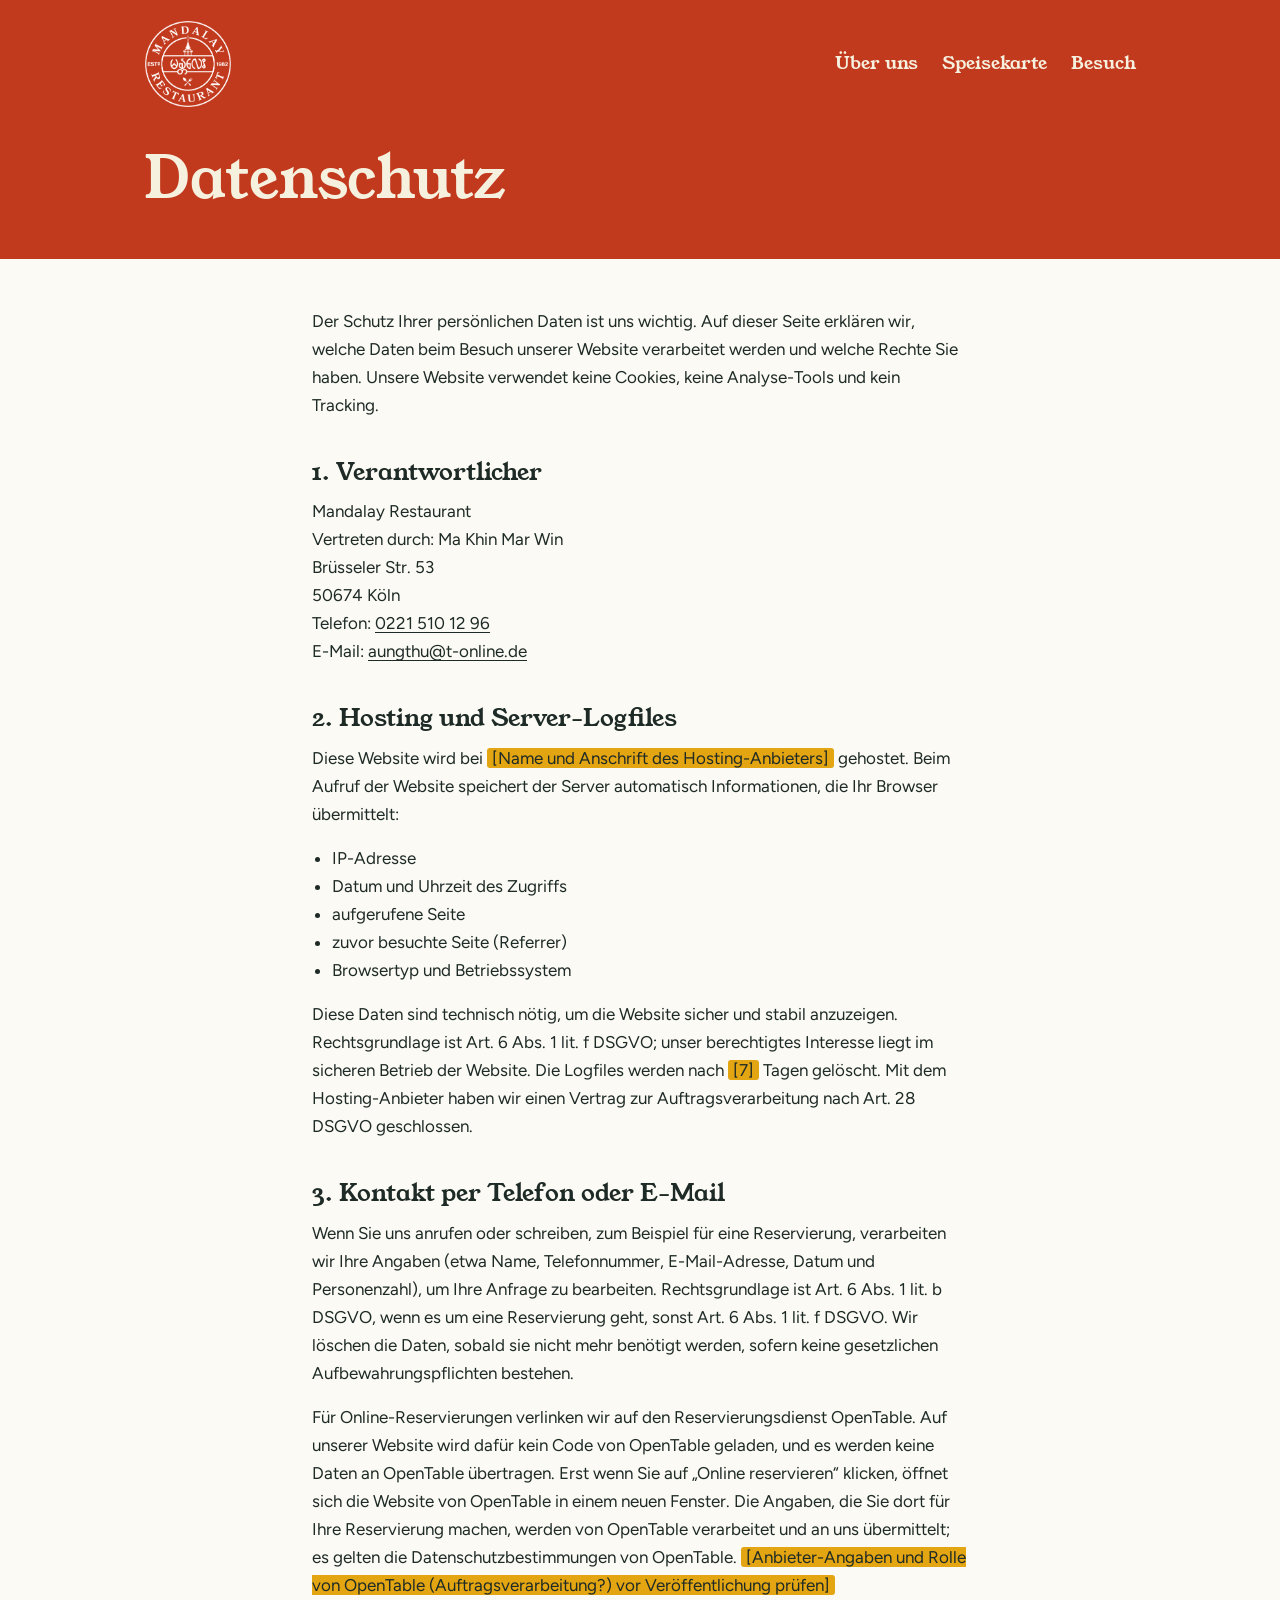
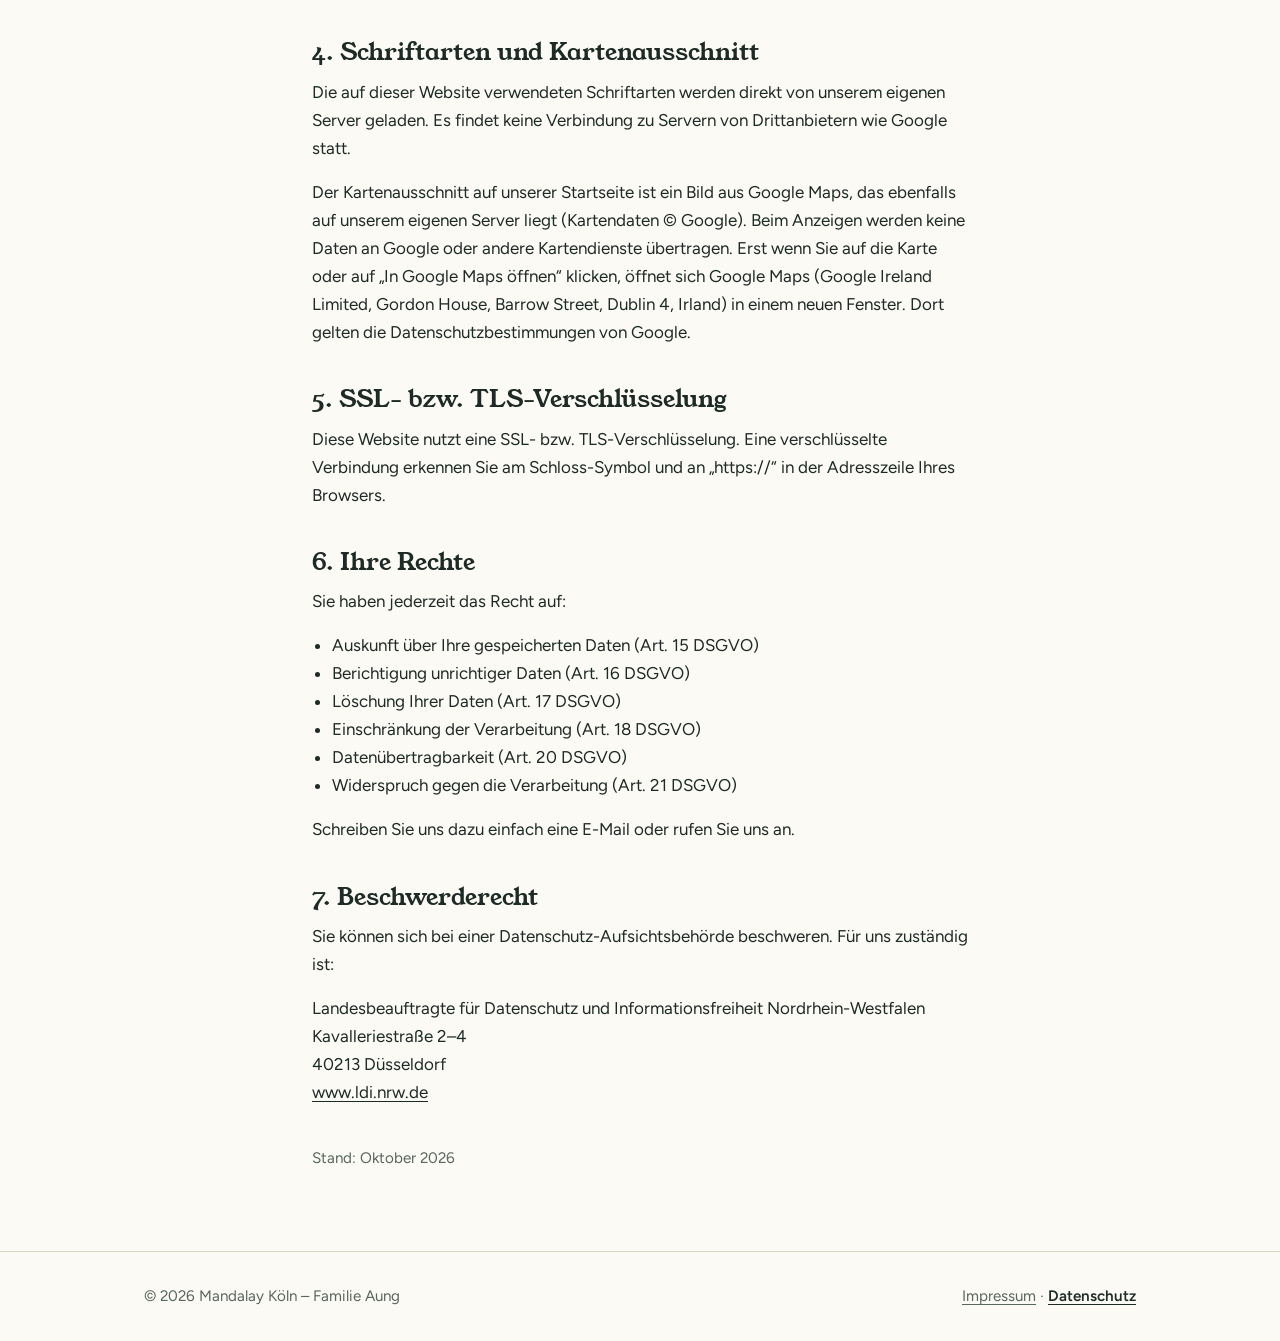
==== commit af3ea1c3: "Real logo, new burger icon, sticky shrinking header on mobile, Besuch headline - White badge logo (M" ====
--- a/datenschutz.html
+++ b/datenschutz.html
@@ -25,8 +25,8 @@
 <header class="hero compact">
   <div class="wrap">
     <nav aria-label="Hauptnavigation">
-      <a class="logo" href="index.html">Mandalay</a>
-      <button class="burger" type="button" aria-label="Menü öffnen" aria-expanded="false" aria-controls="menu"><span></span><span></span><span></span></button>
+      <a class="logo" href="index.html"><img src="assets/images/Mandalay-Logo-02.png" alt="Mandalay Restaurant – zur Startseite" width="88" height="88"></a>
+      <button class="burger" type="button" aria-label="Menü öffnen" aria-expanded="false" aria-controls="menu"><svg class="burger-icon" width="24" height="24" viewBox="0 0 24 24" fill="none" aria-hidden="true" focusable="false"><path class="l1" d="M19.75 7C19.75 6.58579 19.4142 6.25 19 6.25H5C4.58579 6.25 4.25 6.58579 4.25 7C4.25 7.41421 4.58579 7.75 5 7.75H19C19.4142 7.75 19.75 7.41421 19.75 7Z" fill="currentColor"/><path class="l2" d="M19.75 12C19.75 11.5858 19.4142 11.25 19 11.25H5C4.58579 11.25 4.25 11.5858 4.25 12C4.25 12.4142 4.58579 12.75 5 12.75H19C19.4142 12.75 19.75 12.4142 19.75 12Z" fill="currentColor"/><path class="l3" d="M19.75 17C19.75 16.5858 19.4142 16.25 19 16.25H5C4.58579 16.25 4.25 16.5858 4.25 17C4.25 17.4142 4.58579 17.75 5 17.75H19C19.4142 17.75 19.75 17.4142 19.75 17Z" fill="currentColor"/></svg></button>
       <ul id="menu">
         <li><a href="index.html#uns">Über uns</a></li>
         <li><a href="index.html#karte">Speisekarte</a></li>
--- a/css/styles.css
+++ b/css/styles.css
@@ -132,43 +132,60 @@
   flex-wrap: wrap;
   padding-bottom: 4rem;
 }
-.logo { font-family: "Young Serif", serif; font-size: 1.5rem; text-decoration: none; }
+/* Logo: white badge (assets/images/Mandalay-Logo-02.png) on the red header.
+   The PNG has ~8% transparent margin around the circle: the image is drawn
+   larger and that margin is pulled in, so the visible circle is ~88px
+   (~64px on phones) and lines up with the text below. */
+nav { --logo-full: 6.5rem; --logo-size: var(--logo-full); }
+.logo { display: block; flex: none; border-radius: 50%; }
+.logo img {
+  display: block;
+  width: var(--logo-size);
+  height: auto;
+  margin: calc(var(--logo-size) * -.08);
+}
+@media (max-width: 760px) {
+  nav { --logo-full: 4.75rem; }
+}
 nav ul { display: flex; gap: 1.5rem; list-style: none; margin: 0; padding: 0; flex-wrap: wrap; }
 nav a { text-decoration: none; font-weight: 500; }
+nav ul a { font-family: "Young Serif", Georgia, serif; font-weight: 400; font-size: 1.125rem; }   /* same font as the hero headline */
 nav a:hover { color: var(--gold); }
 
+/* Burger: assets/icons/Menu.svg inline (3 lines), animates into an ✕ */
 .burger {
   display: none;
+  place-items: center;
   background: none;
   color: var(--jade-ink);
-  border: 2px solid var(--jade-ink);
+  border: 0;
   border-radius: .6rem;
-  width: 2.75rem;
-  height: 2.75rem;
+  width: 3rem;                  /* comfortable tap target */
+  height: 3rem;
   padding: 0;
   cursor: pointer;
 }
-.burger span {
-  display: block;
-  width: 1.3rem;
-  height: 2px;
-  background: currentColor;
-  margin: .3rem auto;
-  transition: transform .2s, opacity .2s;
-}
-nav.open .burger span:nth-child(1) { transform: translateY(calc(.6rem + 2px)) rotate(45deg); }
-nav.open .burger span:nth-child(2) { opacity: 0; }
-nav.open .burger span:nth-child(3) { transform: translateY(calc(-.6rem - 2px)) rotate(-45deg); }
+.burger-icon { display: block; width: 2.5rem; height: 2.5rem; }
+.burger-icon path {
+  transform-box: view-box;
+  transform-origin: 12px 12px;  /* centre of the 24×24 icon */
+  transition: transform .35s cubic-bezier(.2, .8, .2, 1), opacity .2s ease;
+}
+/* Open: top and bottom line move to the middle (5 units) and turn ±45° */
+nav.open .burger-icon .l1 { transform: rotate(45deg) translateY(5px); }
+nav.open .burger-icon .l2 { opacity: 0; }
+nav.open .burger-icon .l3 { transform: rotate(-45deg) translateY(-5px); }
 
 /* Call + e-mail buttons: only shown in the full-screen mobile menu */
 nav .menu-extra { display: none; }
 
 @media (max-width: 1024px) {
-  html { scroll-padding-top: calc(env(safe-area-inset-top, 0px) + 4.5rem); }
+  /* Jump links land below the sticky bar (--bar-h is measured by js/main.js) */
+  html { scroll-padding-top: calc(var(--bar-h, calc(env(safe-area-inset-top, 0px) + 4.5rem)) + .5rem); }
   html.menu-open { overflow: hidden; }
 
   nav { flex-wrap: nowrap; }
-  .burger { display: block; }
+  .burger { display: grid; }
   /* Logo + burger stay on top of the open menu (the burger becomes the ✕) */
   .logo, .burger { position: relative; z-index: 41; }
 
@@ -215,14 +232,18 @@
     left: 0;
     right: 0;
     z-index: 50;
-    padding: calc(env(safe-area-inset-top, 0px) + .6rem) 1.5rem .6rem;
+    /* --p (0 = slim bar, 1 = full header) is set by js/main.js while scrolling
+       back up to the top, so the bar grows smoothly into the big header */
+    padding: calc(env(safe-area-inset-top, 0px) + .6rem + .65rem * var(--p, 0)) 1.5rem .6rem;
     background: var(--jade);
     color: var(--jade-ink);
-    box-shadow: 0 6px 20px -10px rgb(0 0 0 / .45);
+    box-shadow: 0 6px 20px -10px rgb(0 0 0 / calc(.45 * (1 - var(--p, 0))));
     transform: translateY(-110%);
   }
   /* "none" (not translateY(0)) so the open menu inside is fixed to the screen, not the bar */
   .hero .wrap > nav.is-fixed.is-shown { transform: none; }
+  /* Slim bar logo (~48px circle), growing to the full size as --p goes to 1 */
+  .hero .wrap > nav.is-fixed { --logo-size: calc(3.5rem + (var(--logo-full) - 3.5rem) * var(--p, 0)); }
 }
 
 @media (max-width: 1024px) and (prefers-reduced-motion: no-preference) {
@@ -277,6 +298,10 @@
     width: min(18rem, 70vw);
     margin: 2.5rem auto 0;
   }
+}
+/* Phones: no bowl, it only makes the page longer (tablet and desktop keep it) */
+@media (max-width: 760px) {
+  .hero-art { display: none; }
 }
 
 /* Über uns ----------------------------------------------------------------- */
@@ -488,7 +513,7 @@
 }
 
 /* Besuch ------------------------------------------------------------------- */
-.visit h2 { font-size: clamp(2rem, 4.5vw, 3rem); margin-bottom: 1.5rem; }
+.visit h2 { font-size: clamp(2rem, 4.5vw, 3rem); margin-bottom: 1.5rem; text-align: center; }
 
 /* Map: static Google Maps screenshot (assets/images/karte-mandalay.jpg).
    Clicking the map or the button opens Google Maps. */
@@ -595,5 +620,5 @@
 /* Reduced motion ----------------------------------------------------------- */
 @media (prefers-reduced-motion: reduce) {
   html { scroll-behavior: auto; }
-  .burger span { transition: none; }
-}
+  .burger-icon path { transition: none; }
+}
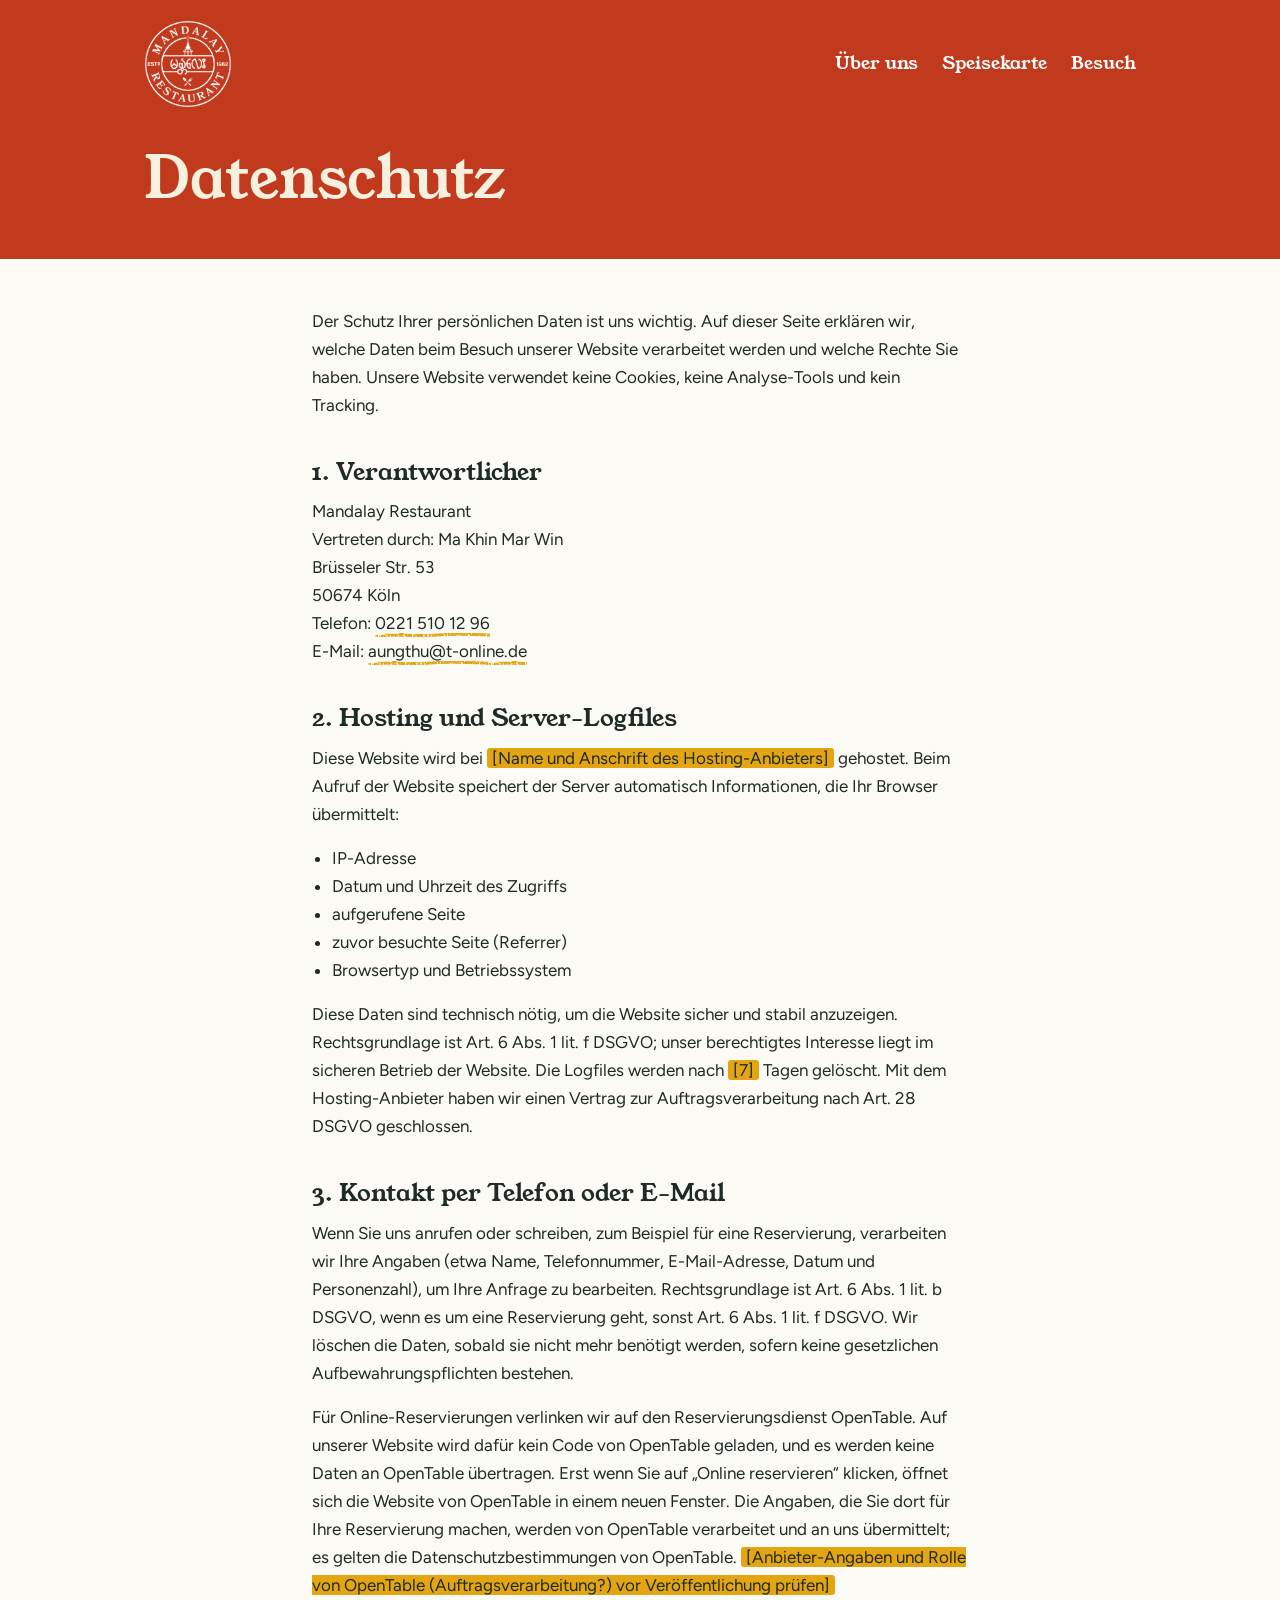
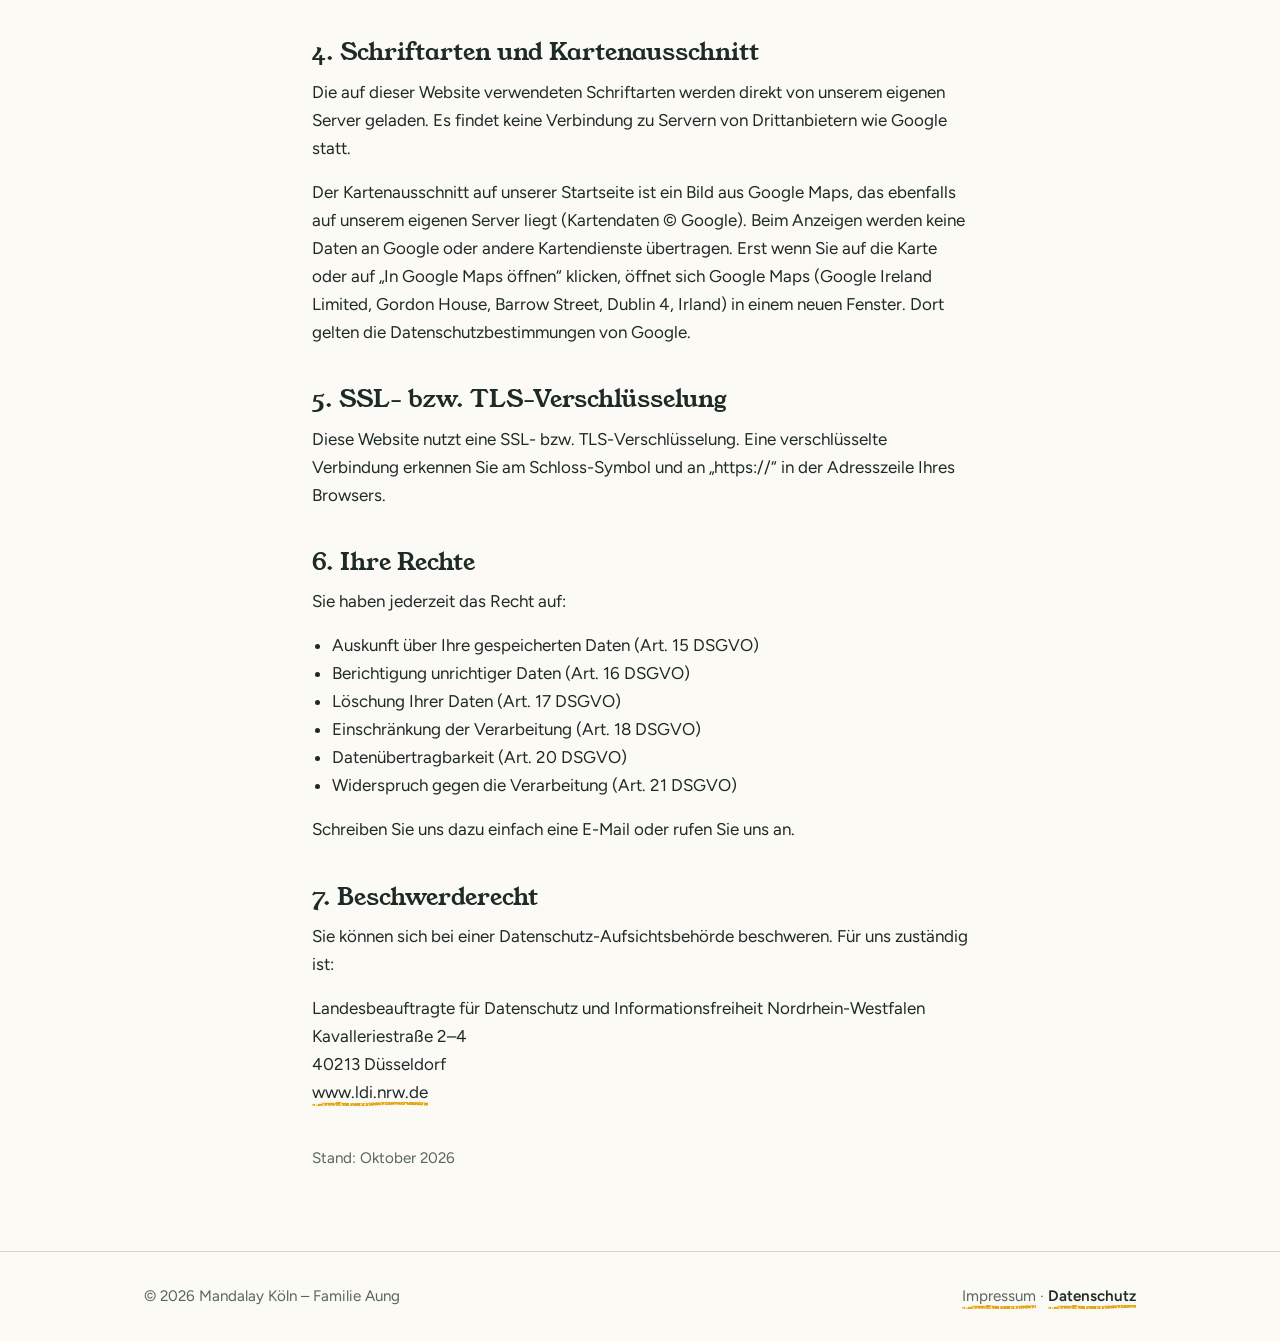
==== commit de926ad6: "Neu bei uns with photos + phone slider, smoother back-to-top bowl, crayon underlines - Neu bei uns: " ====
--- a/datenschutz.html
+++ b/datenschutz.html
@@ -9,6 +9,11 @@
   <link rel="preload" href="assets/fonts/young-serif-latin.woff2" as="font" type="font/woff2" crossorigin>
   <link rel="preload" href="assets/fonts/figtree-latin.woff2" as="font" type="font/woff2" crossorigin>
   <link rel="stylesheet" href="css/styles.css">
+  <!-- Tab icon (same in index.html and impressum.html) -->
+  <link rel="icon" type="image/png" sizes="48x48" href="assets/icons/favicon-48.png">
+  <link rel="icon" type="image/png" sizes="192x192" href="assets/icons/favicon-192.png">
+  <link rel="apple-touch-icon" href="assets/icons/apple-touch-icon.png">
+  <meta name="theme-color" content="#C23A1E">
 </head>
 <body>
 
--- a/css/styles.css
+++ b/css/styles.css
@@ -150,7 +150,6 @@
 nav ul { display: flex; gap: 1.5rem; list-style: none; margin: 0; padding: 0; flex-wrap: wrap; }
 nav a { text-decoration: none; font-weight: 500; }
 nav ul a { font-family: "Young Serif", Georgia, serif; font-weight: 400; font-size: 1.125rem; }   /* same font as the hero headline */
-nav a:hover { color: var(--gold); }
 
 /* Burger: assets/icons/Menu.svg inline (3 lines), animates into an ✕ */
 .burger {
@@ -304,6 +303,107 @@
   .hero-art { display: none; }
 }
 
+/* "Back to top" bowl (built by js/main.js). Desktop/tablet: while scrolling,
+   the hero bowl flies into the bottom right corner and turns into the top view
+   (mohinga-top.svg). Phones, legal pages and reduced motion: the top view fades in. */
+.bowl-fly .hero-art { visibility: hidden; }   /* the button takes its place */
+
+.bowl-top {
+  position: fixed;
+  z-index: 30;                 /* below the mobile menu (40) and sticky bar (50) */
+  left: 0;
+  top: 0;
+  padding: 0;
+  border: 0;
+  border-radius: 50%;
+  background: none;
+  pointer-events: none;        /* only clickable once it sits in the corner */
+}
+.bowl-top.is-active { pointer-events: auto; cursor: pointer; }
+.bowl-top:focus-visible { outline-offset: 4px; }
+
+.bowl-top-art { position: absolute; inset: 0; display: block; }
+/* Drawn at the hero size and shrunk with a transform during the flight
+   (size + transform set by js/main.js; fade version: just fills the button) */
+.bowl-top-scale {
+  position: absolute;
+  left: 0;
+  top: 0;
+  width: 100%;
+  height: 100%;
+  transform-origin: 0 0;
+  will-change: transform;
+}
+.bowl-top-art img { position: absolute; inset: 0; width: 100%; height: 100%; }
+/* Side view, or top view once .is-top is set (js/main.js, halfway through the
+   flight). The flip between them is a short timed animation, see below. */
+.bowl-top-art .top { opacity: 0; transform: scaleY(.12); }
+.bowl-top.is-top .side { opacity: 0; transform: scaleY(.12); }
+.bowl-top.is-top .top { opacity: 1; transform: none; }
+/* Shadow once the bowl sits in the corner (outside the shrinking layer, so it
+   keeps its size) */
+.bowl-top.is-active .bowl-top-art,
+.bowl-top.is-fade .bowl-top-art { filter: drop-shadow(0 6px 10px rgb(0 0 0 / .25)); }
+
+/* Up arrow above the bowl, shown once the bowl sits in the corner. The light
+   outline under the dark arrow keeps it visible on any background. */
+.bowl-top-arrow {
+  position: absolute;
+  left: 50%;
+  bottom: calc(100% - 4px);    /* the drawing has a little empty margin at the top */
+  width: 1.5rem;
+  height: 1.5rem;
+  margin-left: -.75rem;
+  overflow: visible;
+  pointer-events: none;
+  opacity: 0;
+}
+.bowl-top.is-active .bowl-top-arrow { opacity: 1; }
+.bowl-top-arrow path { fill: none; stroke-linecap: round; stroke-linejoin: round; }
+.bowl-top-arrow .halo { stroke: var(--bg); stroke-width: 5.5; }
+.bowl-top-arrow .line { stroke: var(--ink); stroke-width: 2.5; }
+
+/* Fade-in version: phones, legal pages, reduced motion */
+.bowl-top.is-fade {
+  left: auto;
+  top: auto;
+  right: 1rem;
+  bottom: calc(1rem + env(safe-area-inset-bottom, 0px));
+  width: 4.25rem;
+  height: 4.25rem;
+  opacity: 0;
+  visibility: hidden;
+}
+.bowl-top.is-fade.is-active { opacity: 1; visibility: visible; }
+@media (min-width: 761px) {
+  .bowl-top.is-fade { right: 1.25rem; bottom: calc(1.25rem + env(safe-area-inset-bottom, 0px)); width: 5.25rem; height: 5.25rem; }
+}
+
+@media (prefers-reduced-motion: no-preference) {
+  .bowl-top-art { transition: transform .3s cubic-bezier(.2, .8, .2, 1), filter .3s ease; }
+  /* Flip like the bowl tipping towards you: the visible view squashes flat
+     (.18s), then the other one unfolds from flat (.18s). Works both ways. */
+  .bowl-top-art .side { transition: transform .18s ease-out .18s, opacity 0s .18s; }
+  .bowl-top-art .top { transition: transform .18s ease-in, opacity 0s .18s; }
+  .bowl-top.is-top .side { transition: transform .18s ease-in, opacity 0s .18s; }
+  .bowl-top.is-top .top { transition: transform .18s ease-out .18s, opacity 0s .18s; }
+  .bowl-top-arrow { transition: opacity .25s ease; }
+  .bowl-top.is-fade { transform: translateY(.75rem) scale(.85); transition: opacity .25s ease, transform .3s cubic-bezier(.2, .8, .2, 1), visibility .25s; }
+  .bowl-top.is-fade.is-active { transform: none; }
+  /* The arrow hops up twice, then rests (2s loop) */
+  .bowl-top.is-active .bowl-top-arrow { animation: bowl-hop 2s ease-in-out infinite; }
+  @keyframes bowl-hop {
+    0%, 40%, 100% { transform: translateY(0); }
+    15% { transform: translateY(-6px); }
+    25% { transform: translateY(0); }
+    32% { transform: translateY(-3px); }
+  }
+  /* A little wobble on hover */
+  @media (hover: hover) {
+    .bowl-top.is-active:hover .bowl-top-art { transform: scale(1.08) rotate(-10deg); }
+  }
+}
+
 /* Über uns ----------------------------------------------------------------- */
 .about { display: grid; grid-template-columns: 1fr 1fr; gap: 1.5rem 3rem; align-items: start; }
 .about h2 { font-size: clamp(2rem, 4.5vw, 3rem); }
@@ -326,6 +426,107 @@
 @media (max-width: 760px) {
   .about, .facts { grid-template-columns: 1fr; }
   .facts { margin-top: .5rem; }
+}
+
+/* Neu bei uns: four dishes for first-time guests --------------------------- */
+.try { padding-top: 0; }       /* follows straight on from Über uns (same background) */
+.try h2 { font-size: clamp(2rem, 4.5vw, 3rem); margin-bottom: .5rem; }
+.try .sub { color: var(--muted); margin: 0 0 2.5rem; max-width: 38rem; }
+.try-list {
+  display: grid;
+  grid-template-columns: repeat(2, 1fr);   /* big enough to see the food */
+  gap: 3rem 2.5rem;
+  margin: 0 0 1.5rem;
+  padding: 0;
+  list-style: none;
+}
+/* Same 4:3 shape for every photo (and the placeholder) */
+.try-list img,
+.try-list .photo-todo {
+  display: block;
+  width: 100%;
+  height: auto;
+  aspect-ratio: 4 / 3;
+  object-fit: cover;
+  margin-bottom: 1rem;
+}
+.try-list .photo-todo { display: grid; place-items: center; background: var(--surface); }
+.try-list h3 { font-size: 1.5rem; }
+.try-list p { margin: 0; }
+.try-list .de { font-weight: 600; margin: .2rem 0 .35rem; }
+.try-list .why { color: var(--muted); }
+.try .credits { font-size: .8rem; color: var(--muted); margin: 0 0 2rem; }
+.try .credits a { color: inherit; }
+.try .btn { display: block; width: fit-content; margin-inline: auto; }
+
+/* Phones: swipeable row instead of a long stack. Runs to the screen edges;
+   the next card peeks in so it's clear there's more. Pure CSS (scroll snap). */
+@media (max-width: 760px) {
+  .try-list {
+    display: flex;
+    gap: 1rem;
+    overflow-x: auto;
+    scroll-snap-type: x mandatory;
+    overscroll-behavior-x: contain;
+    margin-inline: -1.5rem;          /* = .wrap padding */
+    padding: 0 1.5rem;
+    scroll-padding-inline: 1.5rem;
+    scrollbar-width: none;           /* the dots show the position instead */
+  }
+  .try-list::-webkit-scrollbar { display: none; }
+  .try-list li { flex: 0 0 min(80%, 20rem); scroll-snap-align: start; }
+}
+
+/* Slider controls (added by js/main.js, phones only): ‹ arrow, dots, › arrow.
+   Dot buttons are a bigger tap area; the visible dot is ::before. The active
+   dot stretches into a pill. */
+.try-controls { display: none; }
+@media (max-width: 760px) {
+  .try-controls { display: flex; align-items: center; justify-content: space-between; margin: 0 0 1rem; }
+}
+.try-dots { display: flex; justify-content: center; }
+.try-arrow {
+  display: grid;
+  place-items: center;
+  width: 2.75rem;
+  height: 2.75rem;
+  border: 1px solid var(--muted);
+  border-radius: 50%;
+  background: none;
+  color: var(--ink);
+  cursor: pointer;
+}
+.try-arrow:hover { background: var(--surface); }
+/* Same caret as the Hauptgerichte filter arrow (.picker-toggle) */
+.try-arrow::before {
+  content: "";
+  width: .55rem;
+  height: .55rem;
+  border-right: 2px solid currentColor;
+  border-bottom: 2px solid currentColor;
+}
+.try-arrow.prev::before { transform: translateX(.12rem) rotate(135deg); }
+.try-arrow.next::before { transform: translateX(-.12rem) rotate(-45deg); }
+.try-dots button {
+  display: grid;
+  place-items: center;
+  height: 1.75rem;
+  padding: 0 .25rem;
+  border: 0;
+  background: none;
+  cursor: pointer;
+}
+.try-dots button::before {
+  content: "";
+  width: .5rem;
+  height: .5rem;
+  border-radius: 999px;
+  background: var(--muted);
+  transition: width .3s ease, background-color .3s ease;
+}
+.try-dots button[aria-current="true"]::before { width: 1.5rem; background: var(--jade); }
+@media (prefers-reduced-motion: reduce) {
+  .try-dots button::before { transition: none; }
 }
 
 /* Speisekarte -------------------------------------------------------------- */
@@ -604,7 +805,7 @@
 .legal h2:first-child { margin-top: 0; }
 .legal p, .legal ul { margin: 0 0 1rem; }
 .legal ul { padding-left: 1.25rem; }
-.legal a { text-underline-offset: 3px; overflow-wrap: anywhere; }
+.legal a { overflow-wrap: anywhere; }   /* crayon underline: see "Crayon underline" */
 .legal .updated { margin-top: 2.5rem; color: var(--muted); font-size: .95rem; }
 
 /* Temporary: marks placeholder content that still needs real data */
@@ -613,9 +814,55 @@
 /* Footer ------------------------------------------------------------------- */
 footer { border-top: 1px solid var(--line); padding: 2rem 0; color: var(--muted); font-size: .95rem; }
 footer .wrap { display: flex; justify-content: space-between; flex-wrap: wrap; gap: .5rem; }
-footer a { text-underline-offset: 3px; }
 footer a:hover { color: var(--ink); }
 footer a[aria-current="page"] { color: var(--ink); font-weight: 600; }
+
+/* Crayon underline ---------------------------------------------------------- */
+/* A gold wax crayon stroke (same filter idea as the drawings: wobble + grain)
+   instead of the plain underline. It's a small SVG image that repeats
+   sideways, so links that wrap onto two lines get a stroke on each line.
+   Gold is the same in light and dark mode. */
+:root {
+  --crayon-line: url("data:image/svg+xml,%3Csvg xmlns='http://www.w3.org/2000/svg' width='120' height='8' viewBox='0 0 120 8'%3E%3Cfilter id='w' x='-5%25' y='-60%25' width='110%25' height='220%25'%3E%3CfeTurbulence type='fractalNoise' baseFrequency='0.06' numOctaves='2' seed='25' result='warp'/%3E%3CfeDisplacementMap in='SourceGraphic' in2='warp' scale='2.5' xChannelSelector='R' yChannelSelector='G' result='wobbly'/%3E%3CfeTurbulence type='fractalNoise' baseFrequency='0.8 0.3' numOctaves='3' seed='26' result='grain'/%3E%3CfeColorMatrix in='grain' type='matrix' values='0 0 0 0 0 0 0 0 0 0 0 0 0 0 0 -3.2 0 0 0 2.6' result='mask'/%3E%3CfeComposite in='wobbly' in2='mask' operator='in'/%3E%3C/filter%3E%3Cpath d='M-4 4.5 C20 3.2 40 5.6 62 4 S100 3.4 124 4.5' fill='none' stroke='%23E3A512' stroke-width='3' filter='url(%23w)'/%3E%3C/svg%3E");
+}
+.legal a,
+footer a,
+.try .credits a {
+  text-decoration: none;
+  padding-bottom: .35em;             /* gap between text and stroke */
+  background: var(--crayon-line) left bottom / 120px 8px repeat-x;
+  -webkit-box-decoration-break: clone;
+  box-decoration-break: clone;
+}
+/* Nav links: on hover and keyboard focus the stroke draws itself in from left
+   to right, and rubs out back to the left when the pointer leaves. The stroke
+   stays put; only a clip reveals it. Desktop only; on phones/tablets the links
+   are the full-screen menu (no hover there). */
+@media (min-width: 1025px) {
+  nav ul a:not(.btn) { position: relative; padding-bottom: .5em; color: #fff; }   /* gap between text and stroke; white like the logo */
+  nav ul a:not(.btn)::after {
+    content: "";
+    position: absolute;
+    left: 0;
+    right: 0;
+    bottom: 0;
+    height: 8px;
+    background: var(--crayon-line) left bottom / 120px 8px repeat-x;
+    clip-path: inset(0 100% 0 0);
+    pointer-events: none;
+  }
+  nav ul a:not(.btn):hover::after,
+  nav ul a:not(.btn):focus-visible::after { clip-path: inset(0); }
+  /* Text warms from white to cream (cream on red still has enough contrast) */
+  nav ul a:not(.btn):hover,
+  nav ul a:not(.btn):focus-visible { color: var(--jade-ink); }
+}
+@media (min-width: 1025px) and (prefers-reduced-motion: no-preference) {
+  nav ul a:not(.btn) { transition: color .2s ease; }
+  nav ul a:not(.btn)::after { transition: clip-path .2s ease-in; }                      /* rub out */
+  nav ul a:not(.btn):hover::after,
+  nav ul a:not(.btn):focus-visible::after { transition: clip-path .4s cubic-bezier(.3, .7, .3, 1); }  /* draw in */
+}
 
 /* Reduced motion ----------------------------------------------------------- */
 @media (prefers-reduced-motion: reduce) {
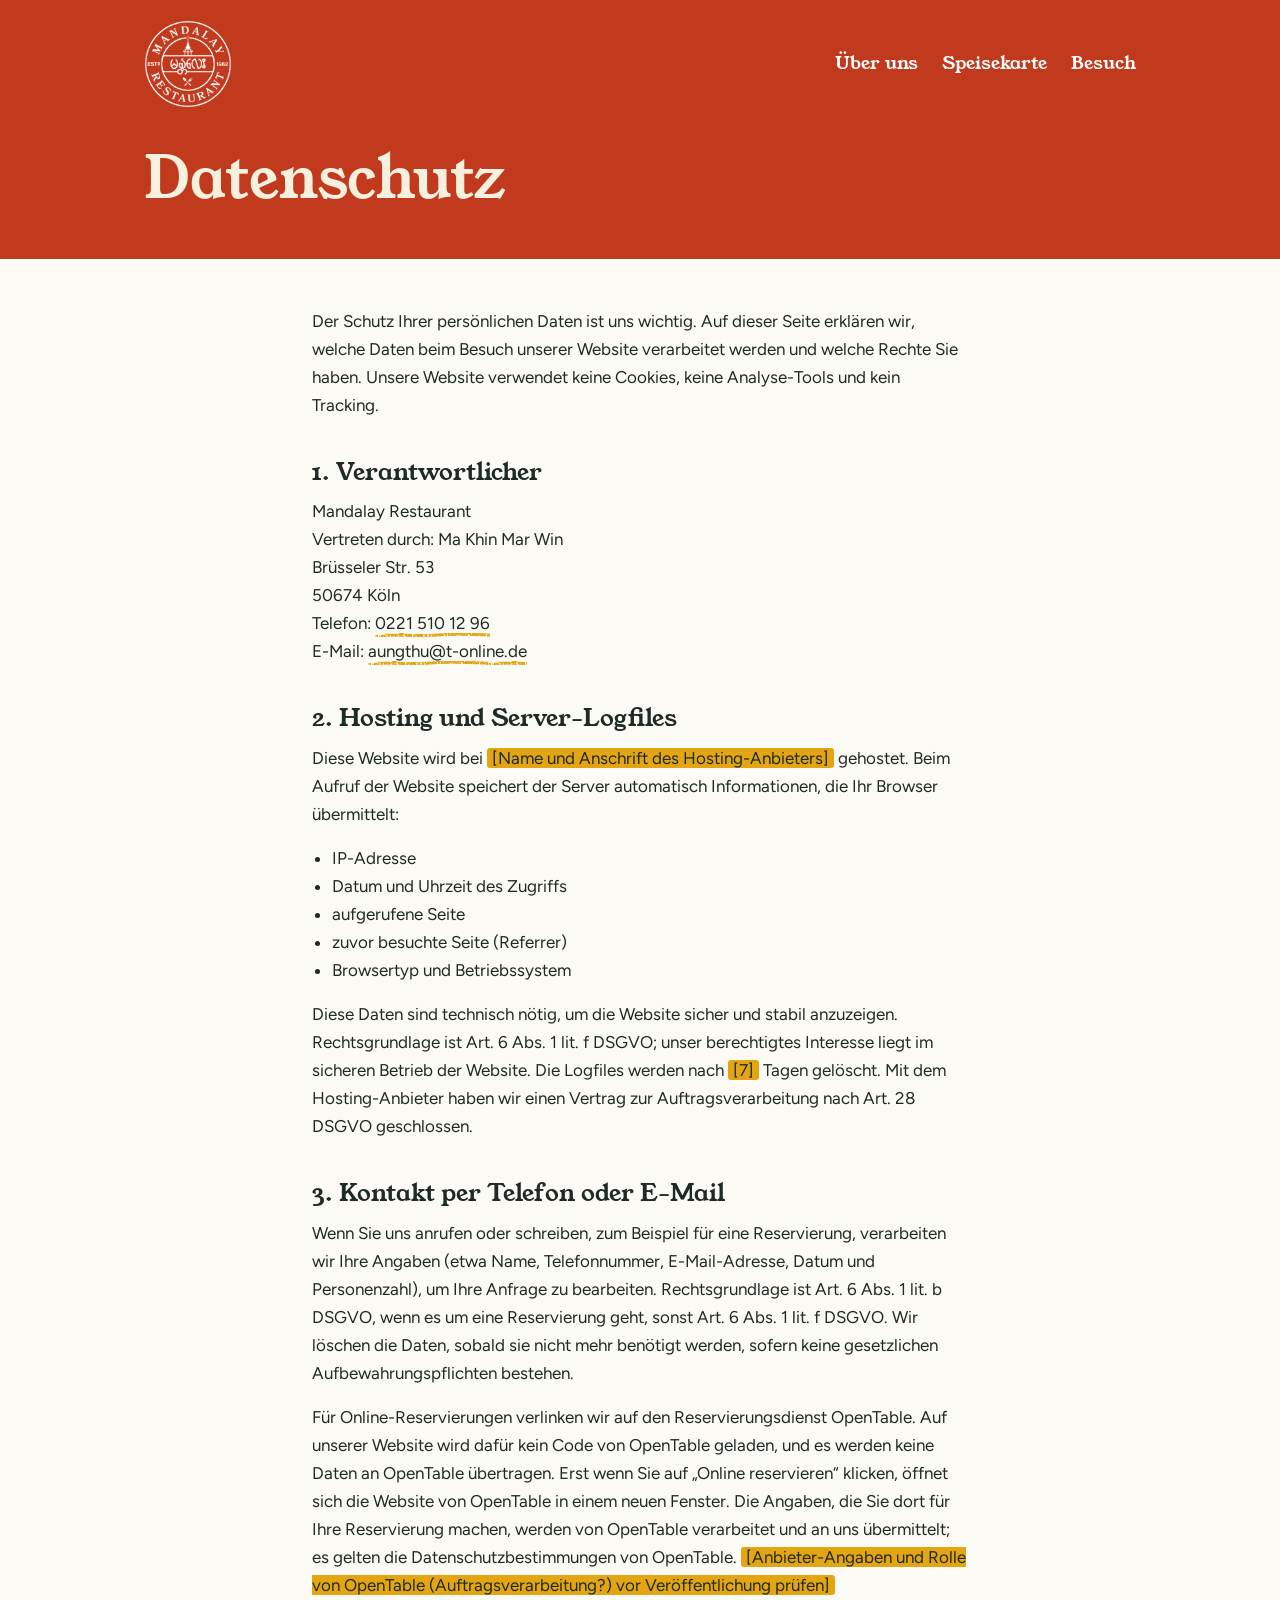
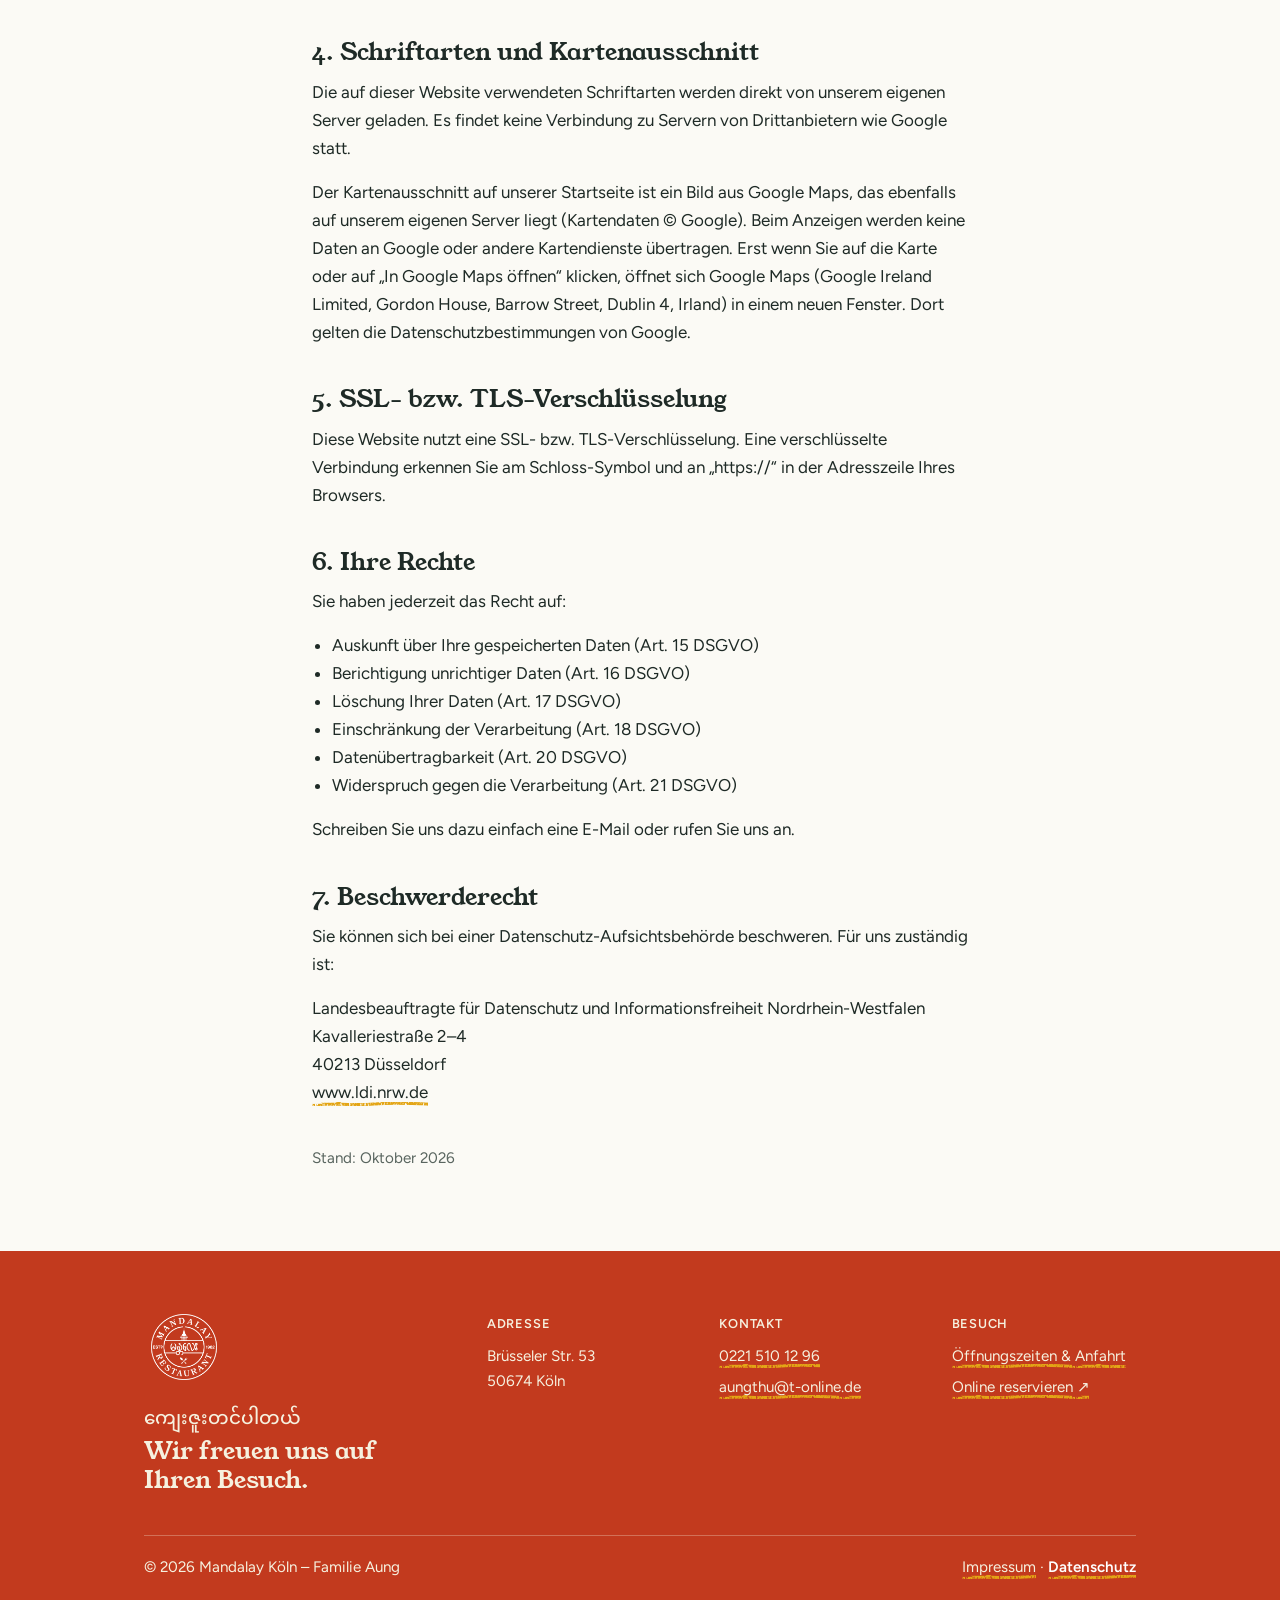
==== commit 153df703: "Own Gjin Thou' photo and a warmer red footer - Neu bei uns: the ginger salad now shows the restauran" ====
--- a/datenschutz.html
+++ b/datenschutz.html
@@ -3,6 +3,8 @@
 <head>
   <meta charset="utf-8">
   <meta name="viewport" content="width=device-width, initial-scale=1, viewport-fit=cover">
+  <!-- TODO before launch: remove (preview on GitHub Pages, keep it out of search engines) -->
+  <meta name="robots" content="noindex">
   <title>Datenschutz – Mandalay Köln</title>
   <meta name="description" content="Datenschutzerklärung von Mandalay – Burmesische Küche in Köln.">
 
@@ -108,8 +110,30 @@
   </div>
 </main>
 
+<!-- Footer: same on all 3 pages (copied), change them together -->
 <footer>
-  <div class="wrap">
+  <div class="wrap footer-main">
+    <div class="footer-hello">
+      <img class="footer-logo" src="assets/images/Mandalay-Logo-02.png" alt="" width="88" height="88" loading="lazy">
+      <p class="footer-thanks" lang="my">ကျေးဇူးတင်ပါတယ်</p>
+      <p class="footer-invite">Wir freuen uns auf Ihren Besuch.</p>
+    </div>
+    <div class="footer-col">
+      <p class="footer-label">Adresse</p>
+      <p>Brüsseler Str. 53<br>50674 Köln</p>
+    </div>
+    <div class="footer-col">
+      <p class="footer-label">Kontakt</p>
+      <p><a href="tel:+492215101296">0221 510 12 96</a></p>
+      <p><a href="mailto:aungthu@t-online.de">aungthu@t-online.de</a></p>
+    </div>
+    <div class="footer-col">
+      <p class="footer-label">Besuch</p>
+      <p><a href="index.html#besuch">Öffnungszeiten &amp; Anfahrt</a></p>
+      <p><a href="https://www.opentable.de/restref/client/?rid=516183&amp;restref=516183&amp;lang=de-DE" target="_blank" rel="noopener">Online reservieren ↗</a></p>
+    </div>
+  </div>
+  <div class="wrap footer-bottom">
     <span>© 2026 Mandalay Köln – Familie Aung</span>
     <span class="legal-links"><a href="impressum.html">Impressum</a> · <a href="datenschutz.html" aria-current="page">Datenschutz</a></span>
   </div>
--- a/css/styles.css
+++ b/css/styles.css
@@ -440,9 +440,8 @@
   padding: 0;
   list-style: none;
 }
-/* Same 4:3 shape for every photo (and the placeholder) */
-.try-list img,
-.try-list .photo-todo {
+/* Same 4:3 shape for every photo */
+.try-list img {
   display: block;
   width: 100%;
   height: auto;
@@ -450,7 +449,6 @@
   object-fit: cover;
   margin-bottom: 1rem;
 }
-.try-list .photo-todo { display: grid; place-items: center; background: var(--surface); }
 .try-list h3 { font-size: 1.5rem; }
 .try-list p { margin: 0; }
 .try-list .de { font-weight: 600; margin: .2rem 0 .35rem; }
@@ -812,10 +810,41 @@
 .todo { background: var(--gold); color: #1E2A26; padding: 0 .3em; border-radius: 3px; }
 
 /* Footer ------------------------------------------------------------------- */
-footer { border-top: 1px solid var(--line); padding: 2rem 0; color: var(--muted); font-size: .95rem; }
-footer .wrap { display: flex; justify-content: space-between; flex-wrap: wrap; gap: .5rem; }
-footer a:hover { color: var(--ink); }
-footer a[aria-current="page"] { color: var(--ink); font-weight: 600; }
+/* Red like the hero, so the page opens and closes in the restaurant's colour:
+   a warm goodbye (logo, Burmese "thank you", invitation), address, contact,
+   visit links, then a thin line and the legal row. Same on all 3 pages. */
+footer { background: var(--jade); color: var(--jade-ink); padding: 3.5rem 0 1.5rem; font-size: .95rem; }
+footer p { margin: 0; }
+.footer-main {
+  display: grid;
+  grid-template-columns: 1.6fr repeat(3, 1fr);
+  gap: 2rem 3rem;
+  align-items: start;
+  padding-bottom: 2.5rem;
+}
+.footer-logo { display: block; width: 5rem; height: auto; margin-bottom: 1rem; }
+.footer-thanks { font-family: "Noto Sans Myanmar", sans-serif; font-weight: 500; font-size: 1.15rem; margin-bottom: .25rem; }
+.footer-invite { font-family: "Young Serif", Georgia, serif; font-size: 1.5rem; line-height: 1.2; }
+.footer-label { font-size: .8rem; font-weight: 600; letter-spacing: .06em; text-transform: uppercase; margin: .35rem 0 .6rem; }
+.footer-col p + p { margin-top: .4rem; }
+.footer-bottom {
+  display: flex;
+  justify-content: space-between;
+  flex-wrap: wrap;
+  gap: .5rem 1.5rem;
+  padding-top: 1.25rem;
+  /* thin line, as wide as the content (the .wrap padding is 1.5rem each side) */
+  background: linear-gradient(color-mix(in srgb, var(--jade-ink) 30%, transparent), color-mix(in srgb, var(--jade-ink) 30%, transparent)) center top / calc(100% - 3rem) 1px no-repeat;
+}
+footer a:hover { color: #fff; }
+footer a[aria-current="page"] { color: #fff; font-weight: 600; }
+@media (max-width: 900px) {
+  .footer-main { grid-template-columns: repeat(3, 1fr); }
+  .footer-hello { grid-column: 1 / -1; }
+}
+@media (max-width: 560px) {
+  .footer-main { grid-template-columns: 1fr; gap: 1.75rem; }
+}
 
 /* Crayon underline ---------------------------------------------------------- */
 /* A gold wax crayon stroke (same filter idea as the drawings: wobble + grain)
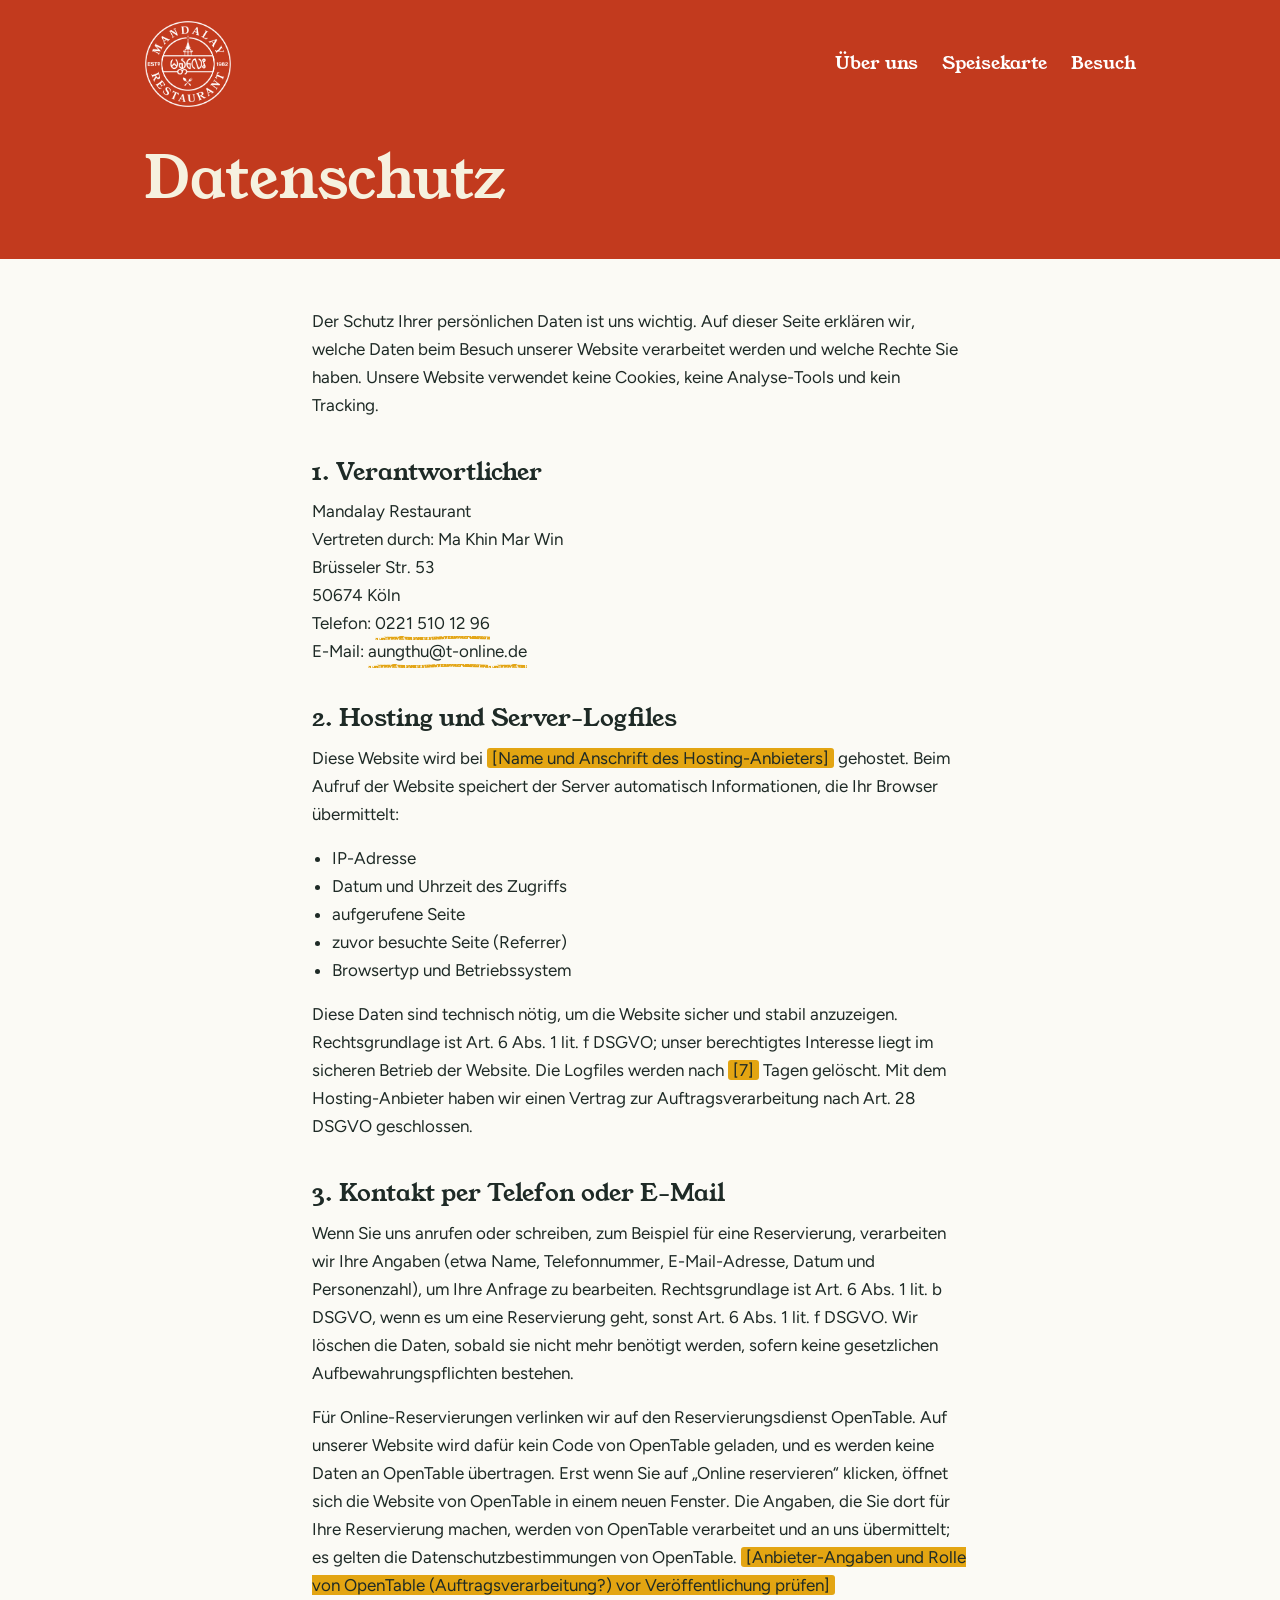
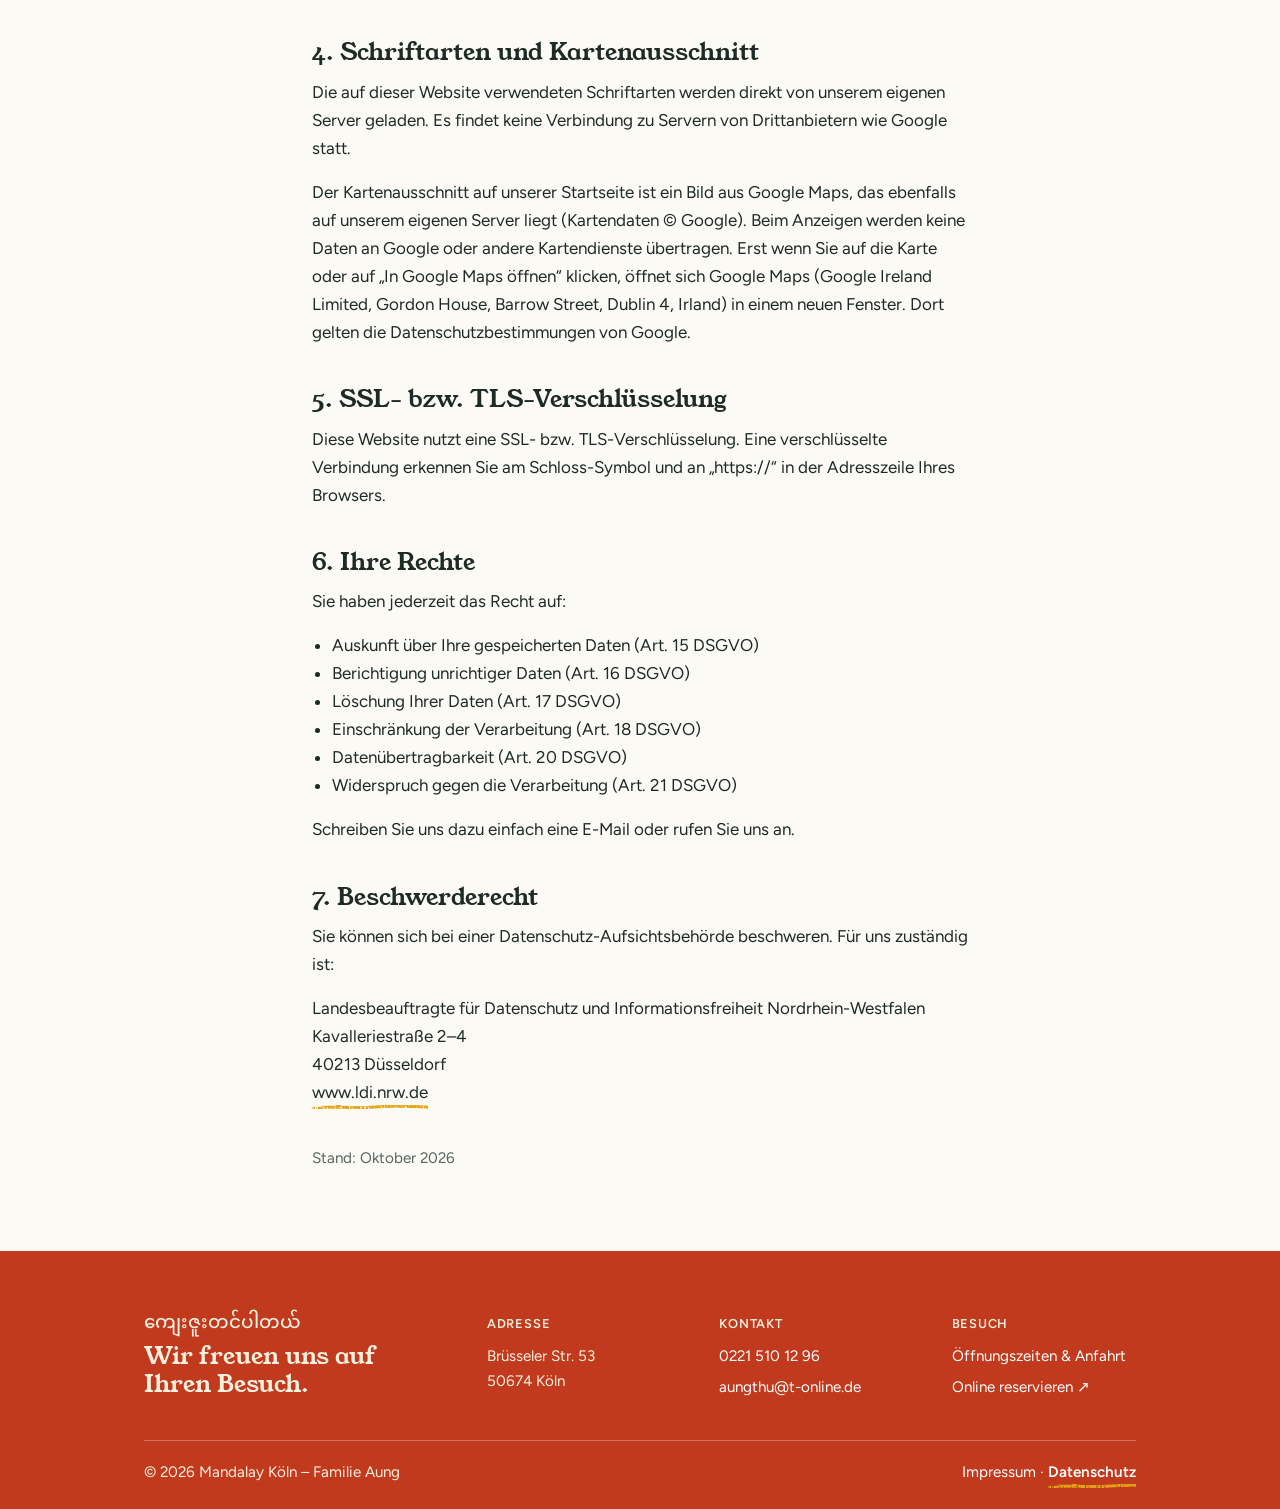
==== commit f1ed9000: "Footer without logo, links underlined only on hover; more space under links - Footer: logo removed; " ====
--- a/datenschutz.html
+++ b/datenschutz.html
@@ -114,7 +114,6 @@
 <footer>
   <div class="wrap footer-main">
     <div class="footer-hello">
-      <img class="footer-logo" src="assets/images/Mandalay-Logo-02.png" alt="" width="88" height="88" loading="lazy">
       <p class="footer-thanks" lang="my">ကျေးဇူးတင်ပါတယ်</p>
       <p class="footer-invite">Wir freuen uns auf Ihren Besuch.</p>
     </div>
--- a/css/styles.css
+++ b/css/styles.css
@@ -822,7 +822,6 @@
   align-items: start;
   padding-bottom: 2.5rem;
 }
-.footer-logo { display: block; width: 5rem; height: auto; margin-bottom: 1rem; }
 .footer-thanks { font-family: "Noto Sans Myanmar", sans-serif; font-weight: 500; font-size: 1.15rem; margin-bottom: .25rem; }
 .footer-invite { font-family: "Young Serif", Georgia, serif; font-size: 1.5rem; line-height: 1.2; }
 .footer-label { font-size: .8rem; font-weight: 600; letter-spacing: .06em; text-transform: uppercase; margin: .35rem 0 .6rem; }
@@ -836,8 +835,8 @@
   /* thin line, as wide as the content (the .wrap padding is 1.5rem each side) */
   background: linear-gradient(color-mix(in srgb, var(--jade-ink) 30%, transparent), color-mix(in srgb, var(--jade-ink) 30%, transparent)) center top / calc(100% - 3rem) 1px no-repeat;
 }
-footer a:hover { color: #fff; }
-footer a[aria-current="page"] { color: #fff; font-weight: 600; }
+footer a[aria-current="page"] { font-weight: 600; }
+/* Footer links: white, crayon line only on hover/focus (see "Crayon underline") */
 @media (max-width: 900px) {
   .footer-main { grid-template-columns: repeat(3, 1fr); }
   .footer-hello { grid-column: 1 / -1; }
@@ -855,10 +854,9 @@
   --crayon-line: url("data:image/svg+xml,%3Csvg xmlns='http://www.w3.org/2000/svg' width='120' height='8' viewBox='0 0 120 8'%3E%3Cfilter id='w' x='-5%25' y='-60%25' width='110%25' height='220%25'%3E%3CfeTurbulence type='fractalNoise' baseFrequency='0.06' numOctaves='2' seed='25' result='warp'/%3E%3CfeDisplacementMap in='SourceGraphic' in2='warp' scale='2.5' xChannelSelector='R' yChannelSelector='G' result='wobbly'/%3E%3CfeTurbulence type='fractalNoise' baseFrequency='0.8 0.3' numOctaves='3' seed='26' result='grain'/%3E%3CfeColorMatrix in='grain' type='matrix' values='0 0 0 0 0 0 0 0 0 0 0 0 0 0 0 -3.2 0 0 0 2.6' result='mask'/%3E%3CfeComposite in='wobbly' in2='mask' operator='in'/%3E%3C/filter%3E%3Cpath d='M-4 4.5 C20 3.2 40 5.6 62 4 S100 3.4 124 4.5' fill='none' stroke='%23E3A512' stroke-width='3' filter='url(%23w)'/%3E%3C/svg%3E");
 }
 .legal a,
-footer a,
 .try .credits a {
   text-decoration: none;
-  padding-bottom: .35em;             /* gap between text and stroke */
+  padding-bottom: .5em;              /* gap between text and stroke */
   background: var(--crayon-line) left bottom / 120px 8px repeat-x;
   -webkit-box-decoration-break: clone;
   box-decoration-break: clone;
@@ -868,7 +866,7 @@
    stays put; only a clip reveals it. Desktop only; on phones/tablets the links
    are the full-screen menu (no hover there). */
 @media (min-width: 1025px) {
-  nav ul a:not(.btn) { position: relative; padding-bottom: .5em; color: #fff; }   /* gap between text and stroke; white like the logo */
+  nav ul a:not(.btn) { position: relative; padding-bottom: .65em; color: #fff; }   /* gap between text and stroke; white like the logo */
   nav ul a:not(.btn)::after {
     content: "";
     position: absolute;
@@ -893,6 +891,33 @@
   nav ul a:not(.btn):focus-visible::after { transition: clip-path .4s cubic-bezier(.3, .7, .3, 1); }  /* draw in */
 }
 
+/* Footer links: white, no line; on hover/focus the text warms to cream and
+   the stroke draws in like in the nav. The link to the current page (legal
+   pages) keeps its line. */
+footer a { position: relative; padding-bottom: .6em; color: #fff; text-decoration: none; }   /* gap between text and stroke */
+footer a::after {
+  content: "";
+  position: absolute;
+  left: 0;
+  right: 0;
+  bottom: 0;
+  height: 8px;
+  background: var(--crayon-line) left bottom / 120px 8px repeat-x;
+  clip-path: inset(0 100% 0 0);
+  pointer-events: none;
+}
+footer a:hover,
+footer a:focus-visible { color: var(--jade-ink); }
+footer a:hover::after,
+footer a:focus-visible::after,
+footer a[aria-current="page"]::after { clip-path: inset(0); }
+@media (prefers-reduced-motion: no-preference) {
+  footer a { transition: color .2s ease; }
+  footer a::after { transition: clip-path .2s ease-in; }                      /* rub out */
+  footer a:hover::after,
+  footer a:focus-visible::after { transition: clip-path .4s cubic-bezier(.3, .7, .3, 1); }  /* draw in */
+}
+
 /* Reduced motion ----------------------------------------------------------- */
 @media (prefers-reduced-motion: reduce) {
   html { scroll-behavior: auto; }
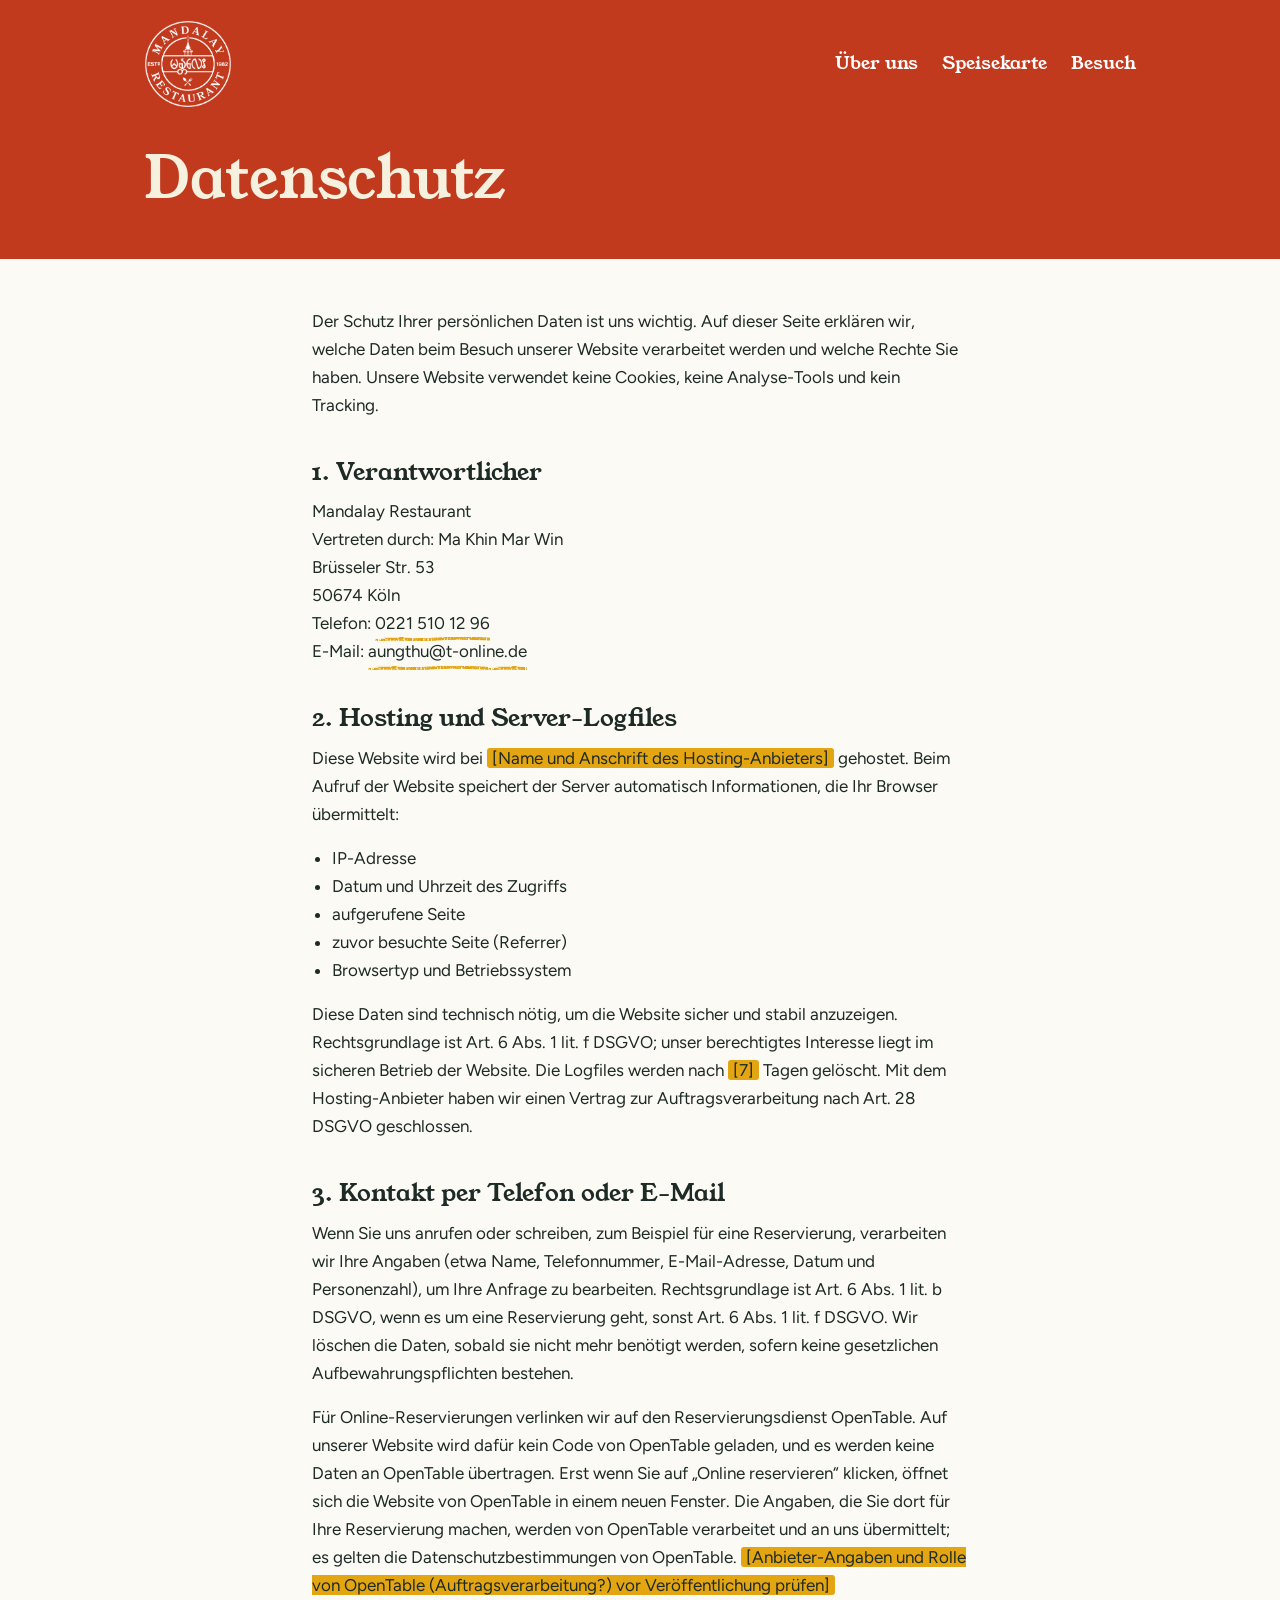
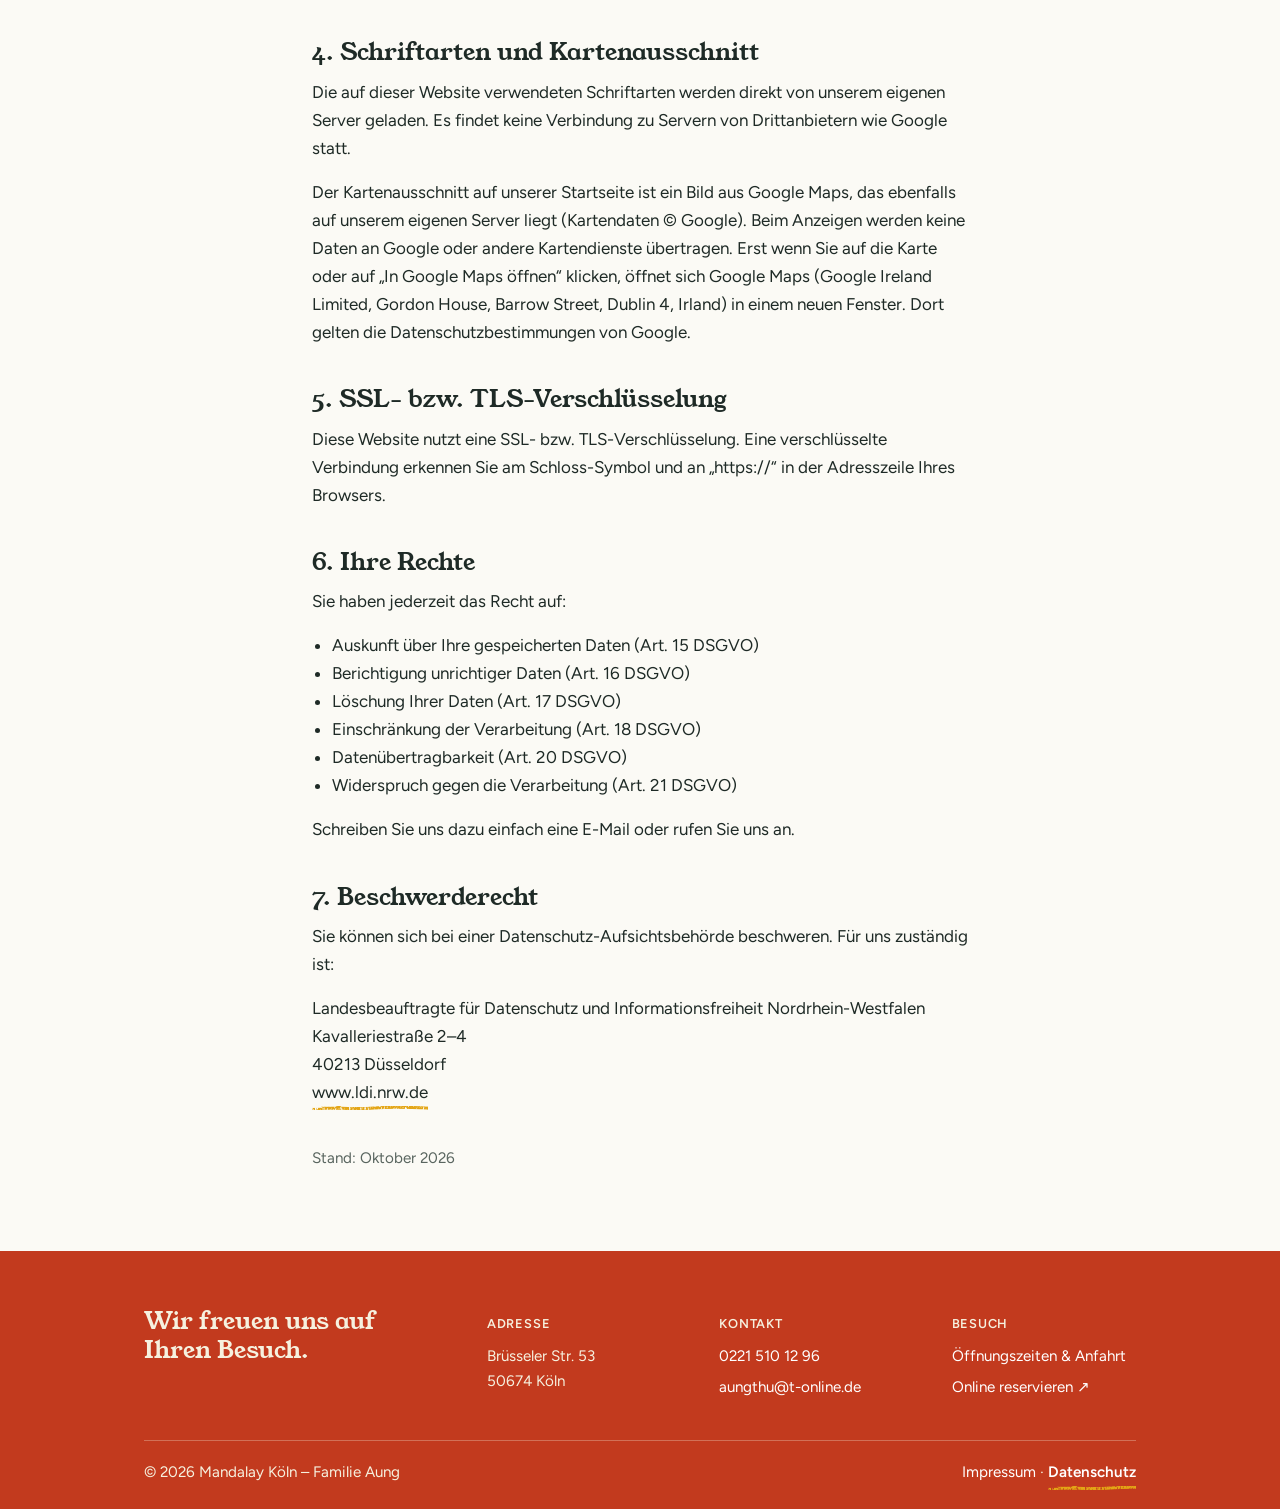
==== commit 7e124c93: "Footer without Burmese line; a bit more space under crayon lines Co-Authored-By: Claude Opus 5.5 <no" ====
--- a/datenschutz.html
+++ b/datenschutz.html
@@ -114,7 +114,6 @@
 <footer>
   <div class="wrap footer-main">
     <div class="footer-hello">
-      <p class="footer-thanks" lang="my">ကျေးဇူးတင်ပါတယ်</p>
       <p class="footer-invite">Wir freuen uns auf Ihren Besuch.</p>
     </div>
     <div class="footer-col">
--- a/css/styles.css
+++ b/css/styles.css
@@ -822,7 +822,6 @@
   align-items: start;
   padding-bottom: 2.5rem;
 }
-.footer-thanks { font-family: "Noto Sans Myanmar", sans-serif; font-weight: 500; font-size: 1.15rem; margin-bottom: .25rem; }
 .footer-invite { font-family: "Young Serif", Georgia, serif; font-size: 1.5rem; line-height: 1.2; }
 .footer-label { font-size: .8rem; font-weight: 600; letter-spacing: .06em; text-transform: uppercase; margin: .35rem 0 .6rem; }
 .footer-col p + p { margin-top: .4rem; }
@@ -856,7 +855,7 @@
 .legal a,
 .try .credits a {
   text-decoration: none;
-  padding-bottom: .5em;              /* gap between text and stroke */
+  padding-bottom: .6em;              /* gap between text and stroke */
   background: var(--crayon-line) left bottom / 120px 8px repeat-x;
   -webkit-box-decoration-break: clone;
   box-decoration-break: clone;
@@ -866,7 +865,7 @@
    stays put; only a clip reveals it. Desktop only; on phones/tablets the links
    are the full-screen menu (no hover there). */
 @media (min-width: 1025px) {
-  nav ul a:not(.btn) { position: relative; padding-bottom: .65em; color: #fff; }   /* gap between text and stroke; white like the logo */
+  nav ul a:not(.btn) { position: relative; padding-bottom: .8em; color: #fff; }   /* gap between text and stroke; white like the logo */
   nav ul a:not(.btn)::after {
     content: "";
     position: absolute;
@@ -894,7 +893,7 @@
 /* Footer links: white, no line; on hover/focus the text warms to cream and
    the stroke draws in like in the nav. The link to the current page (legal
    pages) keeps its line. */
-footer a { position: relative; padding-bottom: .6em; color: #fff; text-decoration: none; }   /* gap between text and stroke */
+footer a { position: relative; padding-bottom: .75em; color: #fff; text-decoration: none; }   /* gap between text and stroke */
 footer a::after {
   content: "";
   position: absolute;
